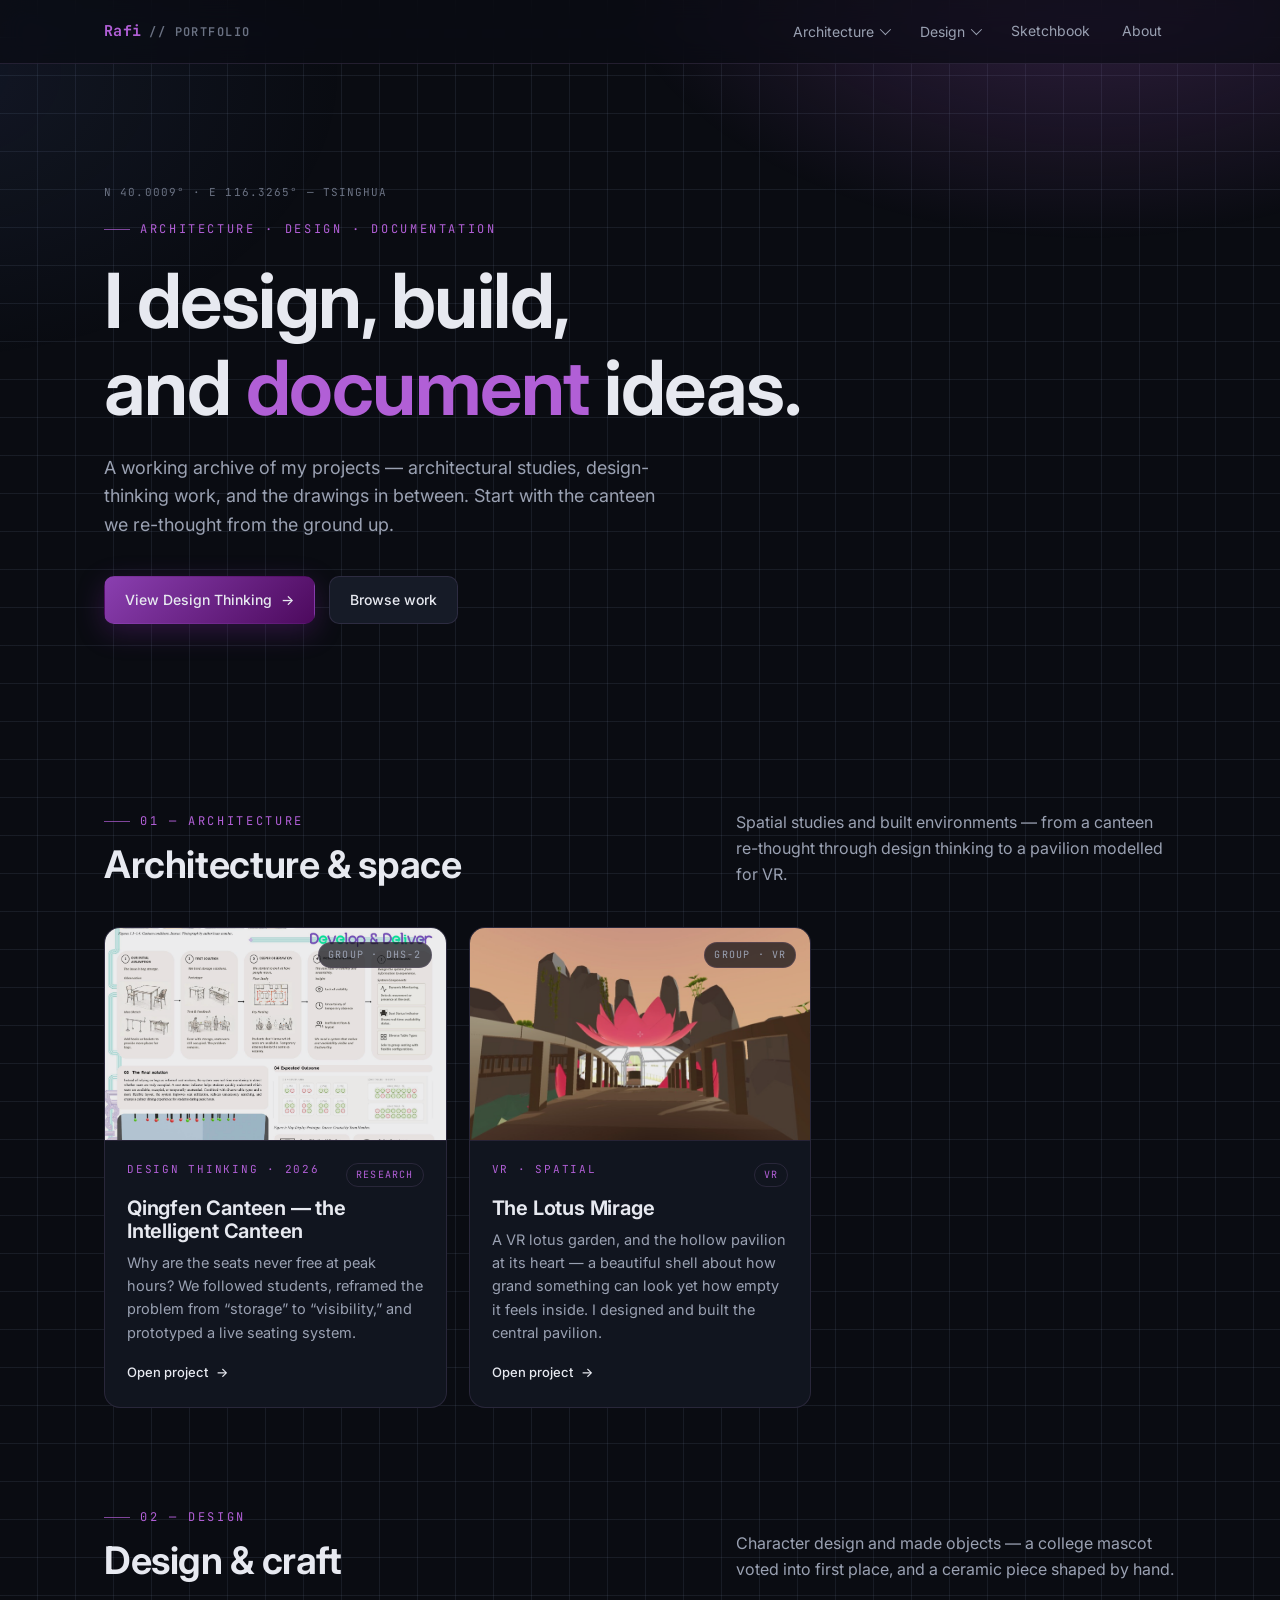
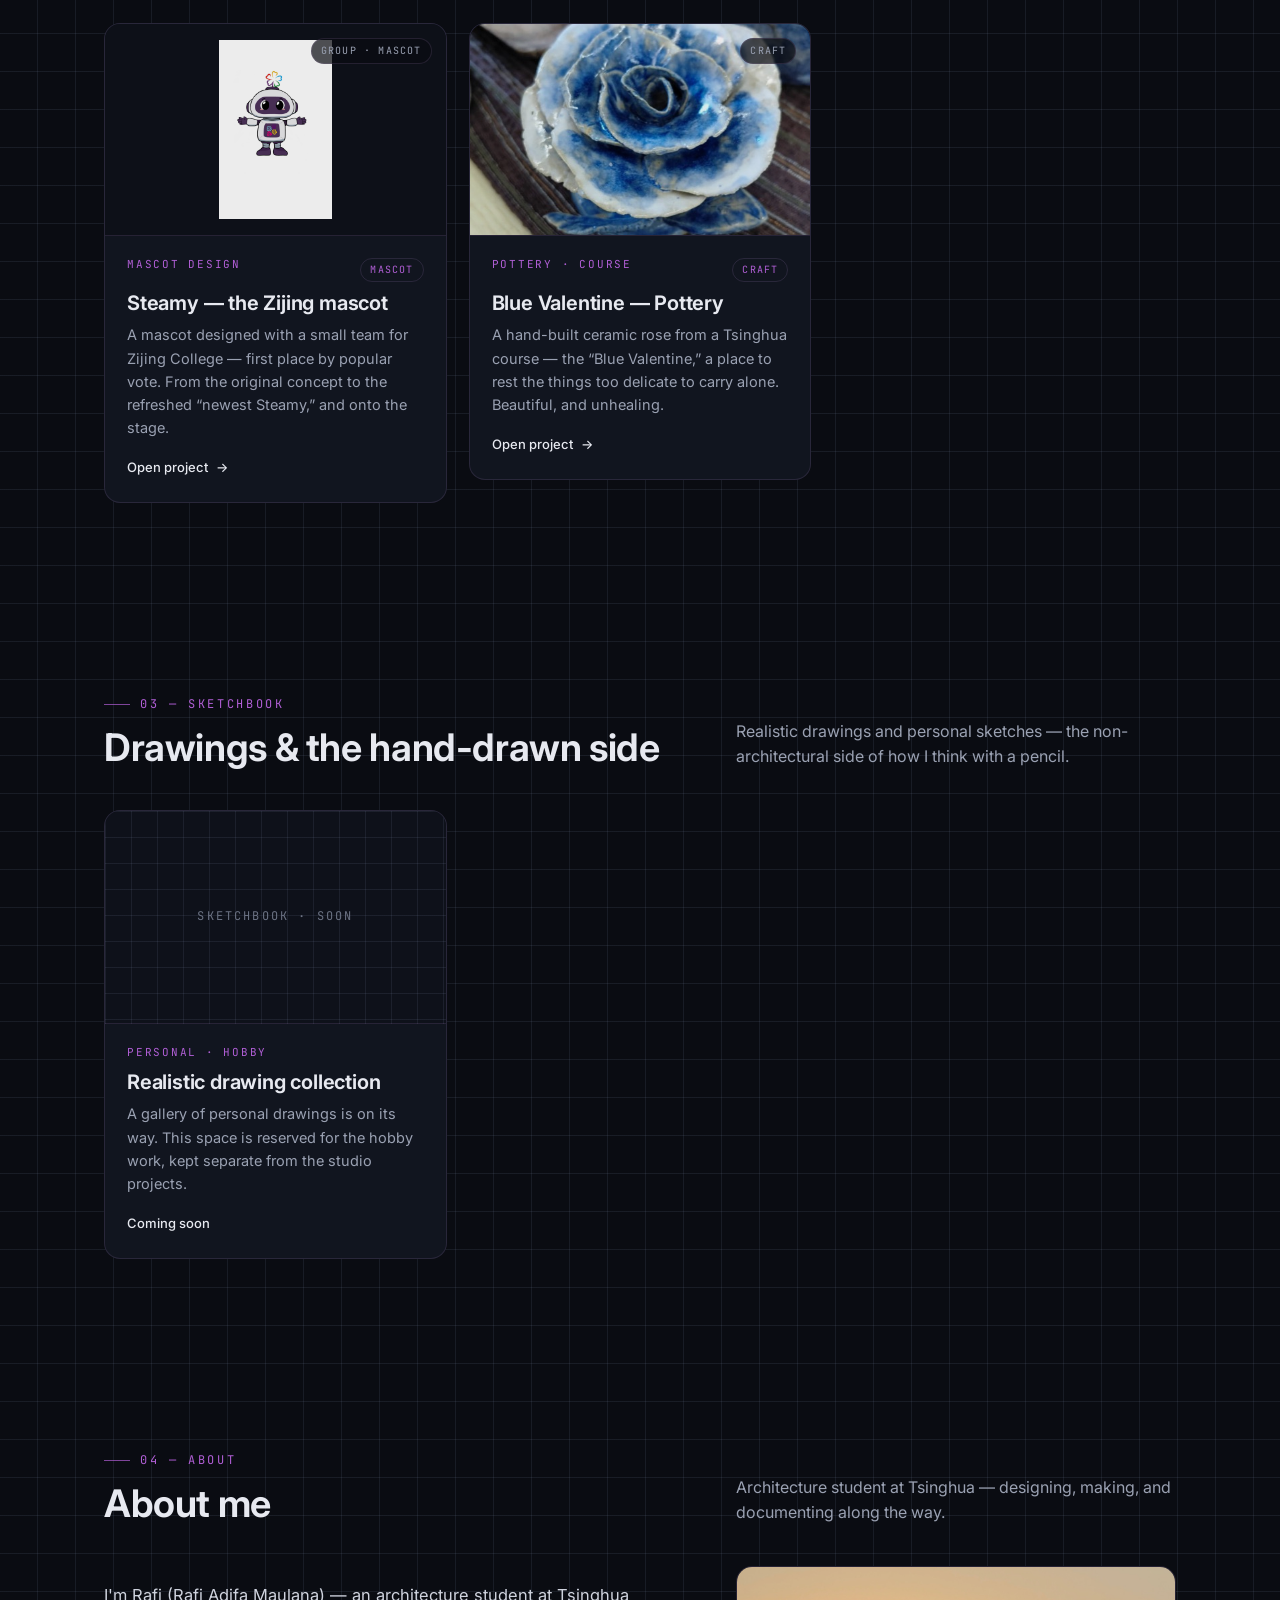
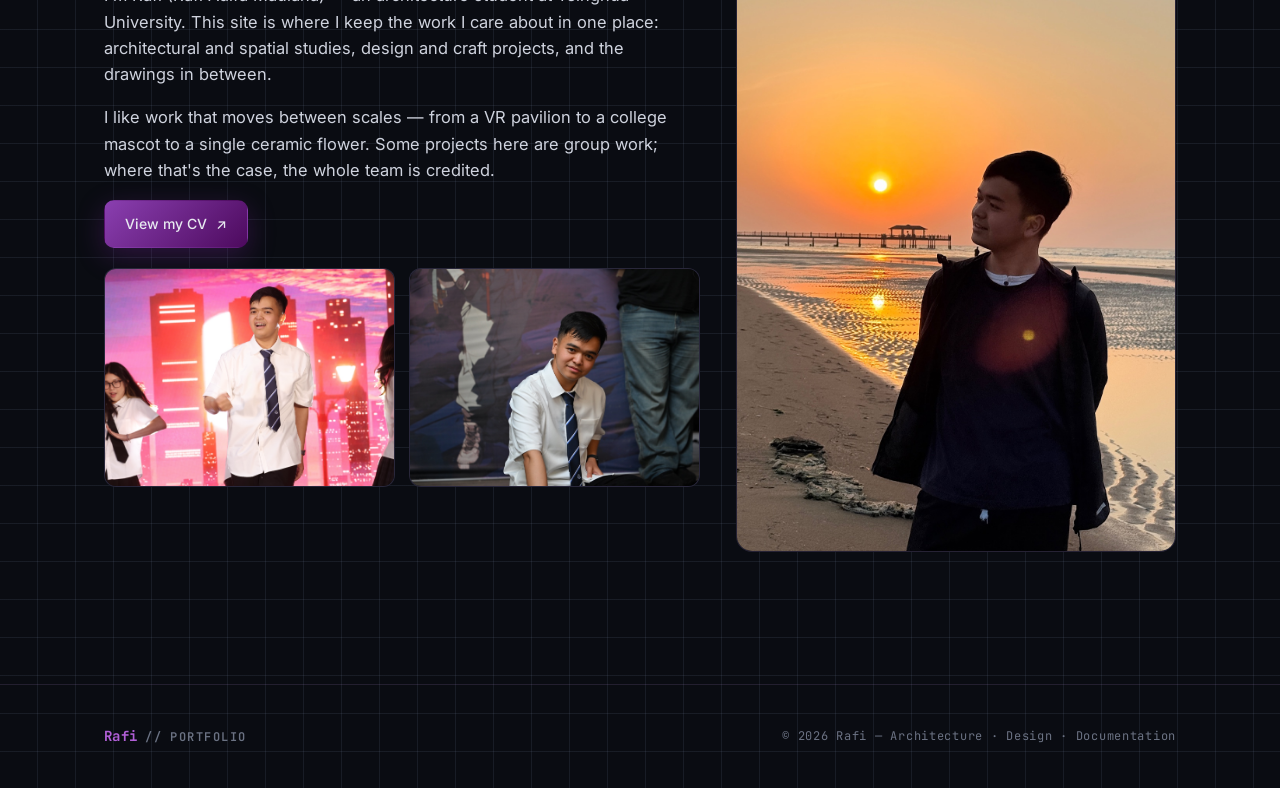
==== index.html @ 82d681a4 "commit" ====
<!DOCTYPE html>
<html lang="en">
<head>
  <meta charset="UTF-8" />
  <meta name="viewport" content="width=device-width, initial-scale=1.0" />
  <title>Rafi — Architecture · Design · Documentation</title>
  <meta name="description" content="Portfolio of Rafi — architecture, design thinking, and documentation of work over the years." />
  <link rel="preconnect" href="https://fonts.googleapis.com" />
  <link rel="preconnect" href="https://fonts.gstatic.com" crossorigin />
  <link href="https://fonts.googleapis.com/css2?family=Inter:wght@400;500;600;700&family=JetBrains+Mono:wght@400;500&display=swap" rel="stylesheet" />
  <link rel="stylesheet" href="assets/css/main.css" />
</head>
<body>

  <!-- ===== Nav ===== -->
  <nav class="nav">
    <div class="wrap">
      <a class="brand" href="index.html"><b>Rafi</b> <span>// PORTFOLIO</span></a>
      <button class="nav-toggle" aria-label="Menu"><span></span></button>
      <ul class="menu">
        <li class="has-dropdown">
          <button class="menu-trigger">Architecture <i class="caret"></i></button>
          <div class="dropdown">
            <a href="projects/design-thinking.html">
              Design Thinking — Qingfen Canteen
              <span class="tag">2026</span>
              <small>Re-imagining seat availability at peak hours</small>
            </a>
            <a href="projects/lotus-mirage.html">
              The Lotus Mirage
              <span class="tag">VR</span>
              <small>A VR pavilion — a beautiful, hollow shell</small>
            </a>
          </div>
        </li>
        <li class="has-dropdown">
          <button class="menu-trigger">Design <i class="caret"></i></button>
          <div class="dropdown">
            <a href="projects/steamy.html">
              Steamy — Zijing Mascot
              <span class="tag">Mascot</span>
              <small>1st-place college mascot</small>
            </a>
            <a href="projects/pottery.html">
              Blue Valentine — Pottery
              <span class="tag">Craft</span>
              <small>Hand-built ceramic rose</small>
            </a>
          </div>
        </li>
        <li><a href="#sketchbook">Sketchbook</a></li>
        <li><a href="#about">About</a></li>
      </ul>
    </div>
  </nav>

  <!-- ===== Hero ===== -->
  <header class="hero">
    <div class="wrap">
      <div class="coord">N 40.0009° · E 116.3265° — TSINGHUA</div>
      <span class="eyebrow" style="margin-top:18px">Architecture · Design · Documentation</span>
      <h1>I design, build,<br />and <em>document</em> ideas.</h1>
      <p class="lede">
        A working archive of my projects — architectural studies, design-thinking
        work, and the drawings in between. Start with the canteen we re-thought
        from the ground up.
      </p>
      <div class="cta-row">
        <a class="btn btn-primary" href="projects/design-thinking.html">
          View Design Thinking <span class="arr">→</span>
        </a>
        <a class="btn" href="#architecture">Browse work</a>
      </div>
    </div>
  </header>

  <!-- ===== Architecture ===== -->
  <section class="section" id="architecture">
    <div class="wrap">
      <div class="section-head reveal">
        <div>
          <span class="eyebrow">01 — Architecture</span>
          <h2>Architecture &amp; space</h2>
        </div>
        <p>Spatial studies and built environments — from a canteen re-thought through design thinking to a pavilion modelled for VR.</p>
      </div>

      <div class="cards">
        <!-- Design Thinking -->
        <a class="card-link reveal" href="projects/design-thinking.html">
          <article class="card">
            <span class="badge">GROUP · DHS-2</span>
            <div class="thumb">
              <img src="assets/img/poster-preview.jpg" alt="Design Thinking poster — Intelligent Canteen" loading="lazy" />
            </div>
            <div class="body">
              <span class="kicker">Design Thinking · 2026<span class="cat">Research</span></span>
              <h3>Qingfen Canteen — the Intelligent Canteen</h3>
              <p>Why are the seats never free at peak hours? We followed students, reframed the problem from “storage” to “visibility,” and prototyped a live seating system.</p>
              <span class="foot">Open project <span class="arr">→</span></span>
            </div>
          </article>
        </a>

        <!-- The Lotus Mirage -->
        <a class="card-link reveal" href="projects/lotus-mirage.html">
          <article class="card">
            <span class="badge">GROUP · VR</span>
            <div class="thumb"><img src="assets/img/lotus/thumb.jpg" alt="The Lotus Mirage — VR lotus garden" loading="lazy" /></div>
            <div class="body">
              <span class="kicker">VR · Spatial<span class="cat">VR</span></span>
              <h3>The Lotus Mirage</h3>
              <p>A VR lotus garden, and the hollow pavilion at its heart — a beautiful shell about how grand something can look yet how empty it feels inside. I designed and built the central pavilion.</p>
              <span class="foot">Open project <span class="arr">→</span></span>
            </div>
          </article>
        </a>
      </div>
    </div>
  </section>

  <!-- ===== Design ===== -->
  <section class="section" id="design" style="padding-top:0">
    <div class="wrap">
      <div class="section-head reveal">
        <div>
          <span class="eyebrow">02 — Design</span>
          <h2>Design &amp; craft</h2>
        </div>
        <p>Character design and made objects — a college mascot voted into first place, and a ceramic piece shaped by hand.</p>
      </div>

      <div class="cards">
        <!-- Steamy -->
        <a class="card-link reveal" href="projects/steamy.html">
          <article class="card">
            <span class="badge">GROUP · MASCOT</span>
            <div class="thumb contain"><img src="assets/img/steamy/newest.png" alt="Steamy — Zijing mascot" loading="lazy" /></div>
            <div class="body">
              <span class="kicker">Mascot Design<span class="cat">Mascot</span></span>
              <h3>Steamy — the Zijing mascot</h3>
              <p>A mascot designed with a small team for Zijing College — first place by popular vote. From the original concept to the refreshed “newest Steamy,” and onto the stage.</p>
              <span class="foot">Open project <span class="arr">→</span></span>
            </div>
          </article>
        </a>

        <!-- Pottery -->
        <a class="card-link reveal" href="projects/pottery.html">
          <article class="card">
            <span class="badge">CRAFT</span>
            <div class="thumb"><img src="assets/img/pottery/thumb.jpg" alt="Blue Valentine ceramic flower" loading="lazy" /></div>
            <div class="body">
              <span class="kicker">Pottery · Course<span class="cat">Craft</span></span>
              <h3>Blue Valentine — Pottery</h3>
              <p>A hand-built ceramic rose from a Tsinghua course — the “Blue Valentine,” a place to rest the things too delicate to carry alone. Beautiful, and unhealing.</p>
              <span class="foot">Open project <span class="arr">→</span></span>
            </div>
          </article>
        </a>
      </div>
    </div>
  </section>

  <!-- ===== Sketchbook ===== -->
  <section class="section" id="sketchbook">
    <div class="wrap">
      <div class="section-head reveal">
        <div>
          <span class="eyebrow">03 — Sketchbook</span>
          <h2>Drawings &amp; the hand-drawn side</h2>
        </div>
        <p>Realistic drawings and personal sketches — the non-architectural side of how I think with a pencil.</p>
      </div>
      <div class="cards">
        <article class="card disabled reveal">
          <div class="thumb placeholder"><span>SKETCHBOOK · SOON</span></div>
          <div class="body">
            <span class="kicker">Personal · Hobby</span>
            <h3>Realistic drawing collection</h3>
            <p>A gallery of personal drawings is on its way. This space is reserved for the hobby work, kept separate from the studio projects.</p>
            <span class="foot muted">Coming soon</span>
          </div>
        </article>
      </div>
    </div>
  </section>

  <!-- ===== About ===== -->
  <section class="section" id="about">
    <div class="wrap">
      <div class="section-head reveal">
        <div>
          <span class="eyebrow">04 — About</span>
          <h2>About me</h2>
        </div>
        <p>Architecture student at Tsinghua — designing, making, and documenting along the way.</p>
      </div>

      <div class="about-grid reveal">
        <div>
          <div class="prose">
            <p>
              I'm Rafi (Rafi Adifa Maulana) — an architecture student at Tsinghua
              University. This site is where I keep the work I care about in one place:
              architectural and spatial studies, design and craft projects, and the
              drawings in between.
            </p>
            <p>
              I like work that moves between scales — from a VR pavilion to a college
              mascot to a single ceramic flower. Some projects here are group work;
              where that's the case, the whole team is credited.
            </p>
          </div>
          <div class="dl-row">
            <a class="btn btn-primary" href="assets/docs/cv.pdf" target="_blank" rel="noopener">View my CV <span class="arr">↗</span></a>
          </div>
          <div class="gallery" style="margin-top:20px">
            <a class="tile" href="assets/img/about/about-02.jpg" target="_blank" rel="noopener"><img src="assets/img/about/about-02.jpg" alt="Rafi performing on stage" loading="lazy" /></a>
            <a class="tile" href="assets/img/about/about-01.jpg" target="_blank" rel="noopener"><img src="assets/img/about/about-01.jpg" alt="Rafi backstage" loading="lazy" /></a>
          </div>
        </div>
        <div class="portrait">
          <img src="assets/img/about/portrait.jpg" alt="Rafi at sunrise on the beach" loading="lazy" />
        </div>
      </div>
    </div>
  </section>

  <!-- ===== Footer ===== -->
  <footer class="footer">
    <div class="wrap">
      <a class="brand" href="index.html"><b>Rafi</b> <span>// PORTFOLIO</span></a>
      <span class="small">© <span data-year>2026</span> Rafi — Architecture · Design · Documentation</span>
    </div>
  </footer>

  <script src="assets/js/main.js"></script>
</body>
</html>
---- assets/css/main.css ----
/* =========================================================
   Rafi — Portfolio
   Blueprint theme · Tsinghua purple accent
   ========================================================= */

:root {
  /* Surfaces (deep ink with a faint purple/blue tint) */
  --bg:          #0a0c12;
  --bg-2:        #0e111a;
  --surface:     #11151f;
  --surface-2:   #161b27;
  --line:        rgba(150, 170, 210, 0.10);   /* blueprint grid line */
  --line-strong: rgba(160, 180, 220, 0.18);
  --border:      rgba(168, 130, 200, 0.16);

  /* Text */
  --text:        #e7e9f0;
  --muted:       #9aa1b2;
  --faint:       #6b7283;

  /* Tsinghua purple accent (brightened for dark bg) + deep fill */
  --accent:      #b15fd6;
  --accent-2:    #8a3fb0;
  --accent-deep: #4d0a5e;
  --accent-glow: rgba(177, 95, 214, 0.28);

  /* Type */
  --mono: ui-monospace, "SF Mono", "JetBrains Mono", "Menlo", monospace;
  --sans: "Inter", -apple-system, BlinkMacSystemFont, "Segoe UI", Roboto, sans-serif;

  --maxw: 1120px;
  --nav-h: 64px;
}

/* ---------- Reset ---------- */
*, *::before, *::after { box-sizing: border-box; }
html { scroll-behavior: smooth; }
body {
  margin: 0;
  font-family: var(--sans);
  color: var(--text);
  background-color: var(--bg);
  /* Blueprint grid */
  background-image:
    linear-gradient(var(--line) 1px, transparent 1px),
    linear-gradient(90deg, var(--line) 1px, transparent 1px);
  background-size: 38px 38px, 38px 38px;
  background-position: -1px -1px;
  line-height: 1.6;
  -webkit-font-smoothing: antialiased;
  text-rendering: optimizeLegibility;
  overflow-x: hidden;
}
body::before {
  /* soft accent vignette in the top corner */
  content: "";
  position: fixed;
  inset: 0;
  pointer-events: none;
  z-index: 0;
  background:
    radial-gradient(820px 520px at 85% -8%, var(--accent-glow), transparent 60%),
    radial-gradient(680px 480px at -5% 8%, rgba(80,110,180,0.12), transparent 60%);
}

img { max-width: 100%; display: block; }
a { color: var(--accent); text-decoration: none; }
a:hover { color: #d49bef; }

/* ---------- Layout helpers ---------- */
.wrap { width: 100%; max-width: var(--maxw); margin: 0 auto; padding: 0 24px; }
.section { position: relative; z-index: 1; padding: 92px 0; }
.eyebrow {
  font-family: var(--mono);
  font-size: 12px;
  letter-spacing: 0.22em;
  text-transform: uppercase;
  color: var(--accent);
  display: inline-flex;
  align-items: center;
  gap: 10px;
}
.eyebrow::before {
  content: "";
  width: 26px; height: 1px;
  background: var(--accent);
  opacity: 0.7;
}
h1, h2, h3 { line-height: 1.15; letter-spacing: -0.01em; font-weight: 650; }
.muted { color: var(--muted); }

/* ---------- Nav ---------- */
.nav {
  position: sticky; top: 0; z-index: 50;
  height: var(--nav-h);
  display: flex; align-items: center;
  background: rgba(10, 12, 18, 0.72);
  backdrop-filter: saturate(140%) blur(12px);
  border-bottom: 1px solid var(--border);
}
.nav .wrap { display: flex; align-items: center; justify-content: space-between; }
.brand {
  font-family: var(--mono);
  font-weight: 600;
  font-size: 15px;
  letter-spacing: 0.02em;
  color: var(--text);
  display: flex; align-items: baseline; gap: 8px;
}
.brand b { color: var(--accent); font-weight: 700; }
.brand span { color: var(--faint); font-size: 12px; letter-spacing: 0.12em; }

.menu { display: flex; align-items: center; gap: 4px; list-style: none; margin: 0; padding: 0; }
.menu > li { position: relative; }
.menu a, .menu button.menu-trigger {
  font-family: var(--sans);
  font-size: 14px;
  color: var(--muted);
  background: none; border: 0; cursor: pointer;
  padding: 9px 14px; border-radius: 8px;
  display: inline-flex; align-items: center; gap: 6px;
  transition: color .15s, background .15s;
}
.menu a:hover, .menu button.menu-trigger:hover,
.menu a.active { color: var(--text); background: var(--surface-2); }
.menu-trigger .caret { width: 8px; height: 8px; border-right: 1.5px solid currentColor; border-bottom: 1.5px solid currentColor; transform: rotate(45deg) translateY(-2px); transition: transform .2s; }
.menu li.open .caret { transform: rotate(-135deg) translateY(-1px); }

/* Dropdown */
.dropdown {
  position: absolute; top: calc(100% + 8px); left: 0;
  min-width: 264px;
  background: var(--surface);
  border: 1px solid var(--border);
  border-radius: 12px;
  padding: 8px;
  box-shadow: 0 18px 50px rgba(0,0,0,0.5);
  opacity: 0; visibility: hidden; transform: translateY(-6px);
  transition: opacity .16s, transform .16s, visibility .16s;
}
.menu li.open .dropdown { opacity: 1; visibility: visible; transform: translateY(0); }
.dropdown a { display: block; padding: 10px 12px; border-radius: 8px; color: var(--text); }
.dropdown a small { display: block; color: var(--faint); font-size: 12px; margin-top: 2px; }
.dropdown a:hover { background: var(--surface-2); }
.dropdown .tag { float: right; font-family: var(--mono); font-size: 10px; color: var(--accent); border: 1px solid var(--border); border-radius: 999px; padding: 2px 7px; }

.nav-toggle { display: none; background: none; border: 1px solid var(--border); border-radius: 8px; width: 38px; height: 38px; cursor: pointer; }
.nav-toggle span, .nav-toggle span::before, .nav-toggle span::after {
  content: ""; display: block; width: 18px; height: 1.5px; background: var(--text); margin: 0 auto; position: relative;
}
.nav-toggle span::before { position: absolute; top: -5px; }
.nav-toggle span::after { position: absolute; top: 5px; }

/* ---------- Hero ---------- */
.hero { position: relative; z-index: 1; padding: 120px 0 86px; }
.hero h1 { font-size: clamp(38px, 7vw, 76px); margin: 18px 0 0; letter-spacing: -0.02em; }
.hero h1 em { font-style: normal; color: var(--accent); }
.hero .lede { margin-top: 22px; max-width: 560px; font-size: 18px; color: var(--muted); }
.hero .cta-row { margin-top: 36px; display: flex; gap: 14px; flex-wrap: wrap; }

/* coordinate ticks on hero corners */
.coord { font-family: var(--mono); font-size: 11px; color: var(--faint); letter-spacing: 0.1em; }

/* ---------- Buttons ---------- */
.btn {
  display: inline-flex; align-items: center; gap: 9px;
  font-family: var(--sans); font-size: 14px; font-weight: 500;
  padding: 12px 20px; border-radius: 10px; cursor: pointer;
  border: 1px solid var(--border); background: var(--surface-2); color: var(--text);
  transition: transform .12s, border-color .15s, background .15s, box-shadow .15s;
}
.btn:hover { transform: translateY(-2px); border-color: var(--accent-2); color: var(--text); }
.btn .arr { transition: transform .15s; }
.btn:hover .arr { transform: translateX(3px); }
.btn-primary {
  background: linear-gradient(135deg, var(--accent-2), var(--accent-deep));
  border-color: transparent;
  box-shadow: 0 8px 28px rgba(120, 40, 160, 0.32);
}
.btn-primary:hover { box-shadow: 0 12px 36px var(--accent-glow); }

/* ---------- Section header ---------- */
.section-head { display: flex; align-items: flex-end; justify-content: space-between; gap: 24px; margin-bottom: 40px; flex-wrap: wrap; }
.section-head h2 { font-size: clamp(26px, 4vw, 38px); margin: 12px 0 0; }
.section-head p { margin: 8px 0 0; max-width: 440px; color: var(--muted); }

/* ---------- Project cards ---------- */
.cards { display: grid; grid-template-columns: repeat(auto-fill, minmax(300px, 1fr)); gap: 22px; }
.card {
  position: relative;
  display: flex; flex-direction: column;
  background: var(--surface);
  border: 1px solid var(--border);
  border-radius: 16px;
  overflow: hidden;
  transition: transform .18s, border-color .18s, box-shadow .18s;
}
.card:hover { transform: translateY(-4px); border-color: var(--accent-2); box-shadow: 0 22px 60px rgba(0,0,0,0.5); }
.card .thumb { aspect-ratio: 16 / 10; background: var(--bg-2); border-bottom: 1px solid var(--border); position: relative; overflow: hidden; }
.card .thumb img { width: 100%; height: 100%; object-fit: cover; opacity: 0.92; transition: transform .4s, opacity .2s; }
.card:hover .thumb img { transform: scale(1.04); opacity: 1; }
.card .thumb.placeholder { display: grid; place-items: center; background-image: linear-gradient(var(--line) 1px, transparent 1px), linear-gradient(90deg, var(--line) 1px, transparent 1px); background-size: 26px 26px; }
.card .thumb.placeholder span { font-family: var(--mono); font-size: 12px; color: var(--faint); letter-spacing: 0.18em; }
.card .body { padding: 20px 22px 24px; flex: 1; display: flex; flex-direction: column; }
.card .kicker { font-family: var(--mono); font-size: 11px; letter-spacing: 0.16em; text-transform: uppercase; color: var(--accent); }
.card h3 { font-size: 20px; margin: 10px 0 8px; }
.card p { margin: 0; color: var(--muted); font-size: 14.5px; }
.card .foot { margin-top: 18px; display: flex; align-items: center; gap: 8px; font-size: 13px; color: var(--text); font-weight: 500; }
.card.disabled { opacity: 0.7; pointer-events: none; }
.card .badge { position: absolute; top: 14px; right: 14px; z-index: 2; font-family: var(--mono); font-size: 10px; letter-spacing: 0.12em; padding: 4px 9px; border-radius: 999px; background: rgba(10,12,18,0.7); border: 1px solid var(--border); color: var(--muted); }
.card-link { color: inherit; }
.card-link:hover { color: inherit; }

/* ---------- Project (detail) page ---------- */
.proj-hero { padding: 96px 0 40px; position: relative; z-index: 1; }
.crumbs { font-family: var(--mono); font-size: 12px; color: var(--faint); letter-spacing: 0.08em; margin-bottom: 22px; }
.crumbs a { color: var(--muted); }
.crumbs a:hover { color: var(--accent); }
.proj-hero h1 { font-size: clamp(32px, 5.5vw, 58px); margin: 14px 0 0; }
.proj-hero .sub { margin-top: 18px; max-width: 640px; font-size: 18px; color: var(--muted); }

.meta-grid { display: grid; grid-template-columns: repeat(auto-fit, minmax(160px, 1fr)); gap: 1px; margin-top: 44px; background: var(--border); border: 1px solid var(--border); border-radius: 14px; overflow: hidden; }
.meta-grid .cell { background: var(--surface); padding: 18px 20px; }
.meta-grid .k { font-family: var(--mono); font-size: 11px; letter-spacing: 0.14em; text-transform: uppercase; color: var(--faint); }
.meta-grid .v { margin-top: 6px; font-size: 15px; color: var(--text); }

/* members */
.members { display: flex; flex-wrap: wrap; gap: 10px; margin-top: 4px; }
.chip { font-size: 13px; padding: 7px 13px; border-radius: 999px; border: 1px solid var(--border); background: var(--surface-2); color: var(--text); }
.chip.me { border-color: var(--accent-2); color: #e9c8f7; }

/* prose */
.prose { max-width: 720px; }
.prose p { color: #cfd3de; font-size: 16.5px; }
.prose h3 { font-size: 22px; margin: 40px 0 12px; }

/* journey / arc */
.arc { display: grid; gap: 0; margin-top: 12px; border-left: 1px dashed var(--line-strong); }
.arc .step { position: relative; padding: 14px 0 26px 30px; }
.arc .step::before { content: ""; position: absolute; left: -6px; top: 20px; width: 10px; height: 10px; border-radius: 50%; background: var(--bg); border: 2px solid var(--accent-2); }
.arc .step.key::before { background: var(--accent); box-shadow: 0 0 0 5px var(--accent-glow); }
.arc .step .n { font-family: var(--mono); font-size: 11px; letter-spacing: 0.16em; color: var(--accent); text-transform: uppercase; }
.arc .step h4 { margin: 6px 0 6px; font-size: 18px; }
.arc .step p { margin: 0; color: var(--muted); font-size: 15px; max-width: 640px; }

/* feature trio */
.trio { display: grid; grid-template-columns: repeat(auto-fit, minmax(220px, 1fr)); gap: 16px; margin-top: 16px; }
.trio .f { border: 1px solid var(--border); border-radius: 14px; padding: 22px; background: var(--surface); }
.trio .f .ic { font-family: var(--mono); color: var(--accent); font-size: 12px; letter-spacing: 0.14em; }
.trio .f h4 { margin: 12px 0 6px; font-size: 17px; }
.trio .f p { margin: 0; color: var(--muted); font-size: 14px; }

/* poster embed */
.poster { margin-top: 16px; border: 1px solid var(--border); border-radius: 16px; overflow: hidden; background: var(--surface); }
.poster .bar { display: flex; align-items: center; justify-content: space-between; padding: 12px 16px; border-bottom: 1px solid var(--border); font-family: var(--mono); font-size: 12px; color: var(--muted); letter-spacing: 0.06em; }
.poster .bar a { font-size: 12px; }
.poster iframe { width: 100%; height: 78vh; min-height: 520px; border: 0; background: #222; display: block; }

/* prototype launch cards */
.protos { display: grid; grid-template-columns: repeat(auto-fit, minmax(280px, 1fr)); gap: 18px; margin-top: 16px; }
.proto {
  position: relative; display: flex; flex-direction: column;
  border: 1px solid var(--border); border-radius: 16px; padding: 24px;
  background: linear-gradient(180deg, var(--surface), var(--bg-2));
  transition: transform .16s, border-color .16s, box-shadow .16s;
}
.proto:hover { transform: translateY(-4px); border-color: var(--accent-2); box-shadow: 0 18px 50px rgba(0,0,0,0.45); }
.proto .stage { font-family: var(--mono); font-size: 11px; letter-spacing: 0.14em; text-transform: uppercase; color: var(--accent); }
.proto h4 { font-size: 19px; margin: 10px 0 8px; }
.proto p { margin: 0 0 20px; color: var(--muted); font-size: 14.5px; flex: 1; }
.proto .launch { align-self: flex-start; }
.proto.refined { border-color: rgba(177, 95, 214, 0.32); }
.proto.refined::after { content: "REFINED"; position: absolute; top: 18px; right: 20px; font-family: var(--mono); font-size: 10px; letter-spacing: 0.14em; color: var(--accent); }
.proto.early::after { content: "EARLY IDEA"; position: absolute; top: 18px; right: 20px; font-family: var(--mono); font-size: 10px; letter-spacing: 0.14em; color: var(--faint); }

/* ---------- Footer ---------- */
.footer { position: relative; z-index: 1; border-top: 1px solid var(--border); padding: 40px 0; margin-top: 40px; }
.footer .wrap { display: flex; justify-content: space-between; align-items: center; gap: 16px; flex-wrap: wrap; }
.footer .brand { font-size: 14px; }
.footer .small { font-family: var(--mono); font-size: 12px; color: var(--faint); letter-spacing: 0.06em; }

/* ---------- Reveal on scroll ---------- */
.reveal { opacity: 0; transform: translateY(18px); transition: opacity .6s ease, transform .6s ease; }
.reveal.in { opacity: 1; transform: none; }

/* ---------- Responsive ---------- */
@media (max-width: 760px) {
  .nav-toggle { display: block; }
  .menu {
    position: fixed; top: var(--nav-h); left: 0; right: 0;
    flex-direction: column; align-items: stretch; gap: 0;
    background: var(--surface); border-bottom: 1px solid var(--border);
    padding: 8px; max-height: 0; overflow: hidden; transition: max-height .25s ease; box-shadow: 0 24px 50px rgba(0,0,0,0.5);
  }
  .menu.open { max-height: 80vh; overflow: auto; }
  .menu a, .menu button.menu-trigger { width: 100%; justify-content: space-between; padding: 13px 14px; }
  .dropdown { position: static; opacity: 1; visibility: visible; transform: none; box-shadow: none; border: 0; border-left: 2px solid var(--border); border-radius: 0; margin: 2px 0 6px 14px; min-width: 0; display: none; }
  .menu li.open .dropdown { display: block; }
  .section { padding: 64px 0; }
  .hero { padding: 80px 0 56px; }
  .poster iframe { height: 64vh; }
}

@media (prefers-reduced-motion: reduce) {
  * { scroll-behavior: auto; }
  .reveal { transition: none; opacity: 1; transform: none; }
}

/* =========================================================
   Reusable media components (galleries, video, downloads)
   ========================================================= */

/* category tag on cards */
.card .cat { float: right; font-family: var(--mono); font-size: 10px; letter-spacing: 0.12em; color: var(--accent); border: 1px solid var(--border); border-radius: 999px; padding: 3px 9px; margin-top: 2px; }

/* photo gallery grid */
.gallery { display: grid; grid-template-columns: repeat(auto-fill, minmax(220px, 1fr)); gap: 14px; margin-top: 16px; }
.gallery .tile { aspect-ratio: 4 / 3; border: 1px solid var(--border); border-radius: 12px; overflow: hidden; background: var(--surface); }
.gallery .tile img { width: 100%; height: 100%; object-fit: cover; display: block; }
.gallery .tile.wide { grid-column: span 2; aspect-ratio: 16 / 9; }
.gallery .tile.ph,
.videoframe.ph,
.thumb.placeholder { background-image: linear-gradient(var(--line) 1px, transparent 1px), linear-gradient(90deg, var(--line) 1px, transparent 1px); background-size: 24px 24px; }
.gallery .tile.ph { display: grid; place-items: center; }
.gallery .tile.ph span { font-family: var(--mono); font-size: 11px; color: var(--faint); letter-spacing: 0.14em; text-align: center; padding: 10px; }

/* video frame */
.videoframe { margin-top: 16px; border: 1px solid var(--border); border-radius: 16px; overflow: hidden; background: var(--surface); aspect-ratio: 16 / 9; display: grid; place-items: center; }
.videoframe iframe, .videoframe video { width: 100%; height: 100%; border: 0; display: block; }
.videoframe.ph span { font-family: var(--mono); font-size: 12px; color: var(--faint); letter-spacing: 0.14em; }

/* notice / callout */
.notice { display: flex; gap: 12px; align-items: flex-start; margin-top: 18px; padding: 16px 18px; border: 1px solid var(--border); border-left: 3px solid var(--accent-2); border-radius: 12px; background: var(--surface); }
.notice .ic { font-family: var(--mono); color: var(--accent); font-size: 13px; line-height: 1.7; }
.notice p { margin: 0; color: var(--muted); font-size: 14.5px; }
.notice strong { color: var(--text); }

/* download row + platform tag */
.dl-row { display: flex; gap: 12px; flex-wrap: wrap; margin-top: 16px; align-items: center; }
.platform-tag { font-family: var(--mono); font-size: 11px; letter-spacing: 0.12em; color: var(--muted); border: 1px solid var(--border); border-radius: 999px; padding: 6px 12px; }

/* disabled / coming-soon links */
a.btn[aria-disabled="true"] { opacity: 0.5; pointer-events: none; }

/* version blocks (e.g. old vs newest Steamy) */
.versions { display: grid; gap: 18px; margin-top: 16px; }
.version { border: 1px solid var(--border); border-radius: 16px; padding: 22px; background: var(--surface); }
.version.current { border-color: rgba(177, 95, 214, 0.32); }
.version .vhead { display: flex; align-items: center; justify-content: space-between; gap: 12px; flex-wrap: wrap; }
.version .vhead h4 { margin: 0; font-size: 18px; }
.version .vhead .state { font-family: var(--mono); font-size: 10px; letter-spacing: 0.14em; padding: 4px 9px; border-radius: 999px; border: 1px solid var(--border); color: var(--faint); }
.version.current .vhead .state { color: var(--accent); border-color: rgba(177, 95, 214, 0.32); }

/* character / logo images that should show whole, not crop */
.thumb.contain { background: #0d1018; }
.thumb.contain img { object-fit: contain; padding: 16px; }
.gallery .tile.contain { background: #0d1018; }
.gallery .tile.contain img { object-fit: contain; padding: 14px; }
.gallery .tile.tall { aspect-ratio: 3 / 4; }
.gallery .tile video { width: 100%; height: 100%; object-fit: contain; display: block; background: #0d1018; }
.feature-img { max-width: 340px; margin-top: 16px; border: 1px solid var(--border); border-radius: 16px; background: #0d1018; padding: 18px; }
.feature-img img { width: 100%; display: block; }

/* pull-quote (lyrics, statements) */
blockquote.quote { margin: 6px 0 20px; padding: 16px 22px; border-left: 3px solid var(--accent); background: var(--surface); border-radius: 0 12px 12px 0; }
blockquote.quote p { margin: 0; font-size: 19px; line-height: 1.5; font-style: italic; color: var(--text); }
blockquote.quote cite { display: block; margin-top: 10px; font-style: normal; font-family: var(--mono); font-size: 12px; letter-spacing: 0.08em; color: var(--accent); }

/* about layout */
.about-grid { display: grid; grid-template-columns: 1.15fr 0.85fr; gap: 36px; align-items: start; }
.about-grid .portrait { border: 1px solid var(--border); border-radius: 16px; overflow: hidden; background: #0d1018; }
.about-grid .portrait img { width: 100%; display: block; }
.about-grid .gallery { grid-template-columns: 1fr 1fr; }
@media (max-width: 760px) { .about-grid { grid-template-columns: 1fr; gap: 24px; } }

/* award / highlight pill */
.award { display: inline-flex; align-items: center; gap: 9px; margin-top: 22px; padding: 9px 16px; border: 1px solid rgba(177, 95, 214, 0.32); border-radius: 999px; background: var(--surface); font-size: 13.5px; color: #e9c8f7; }
.award .star { color: var(--accent); font-size: 15px; }

@media (max-width: 600px) {
  .gallery .tile.wide { grid-column: span 1; aspect-ratio: 4 / 3; }
}
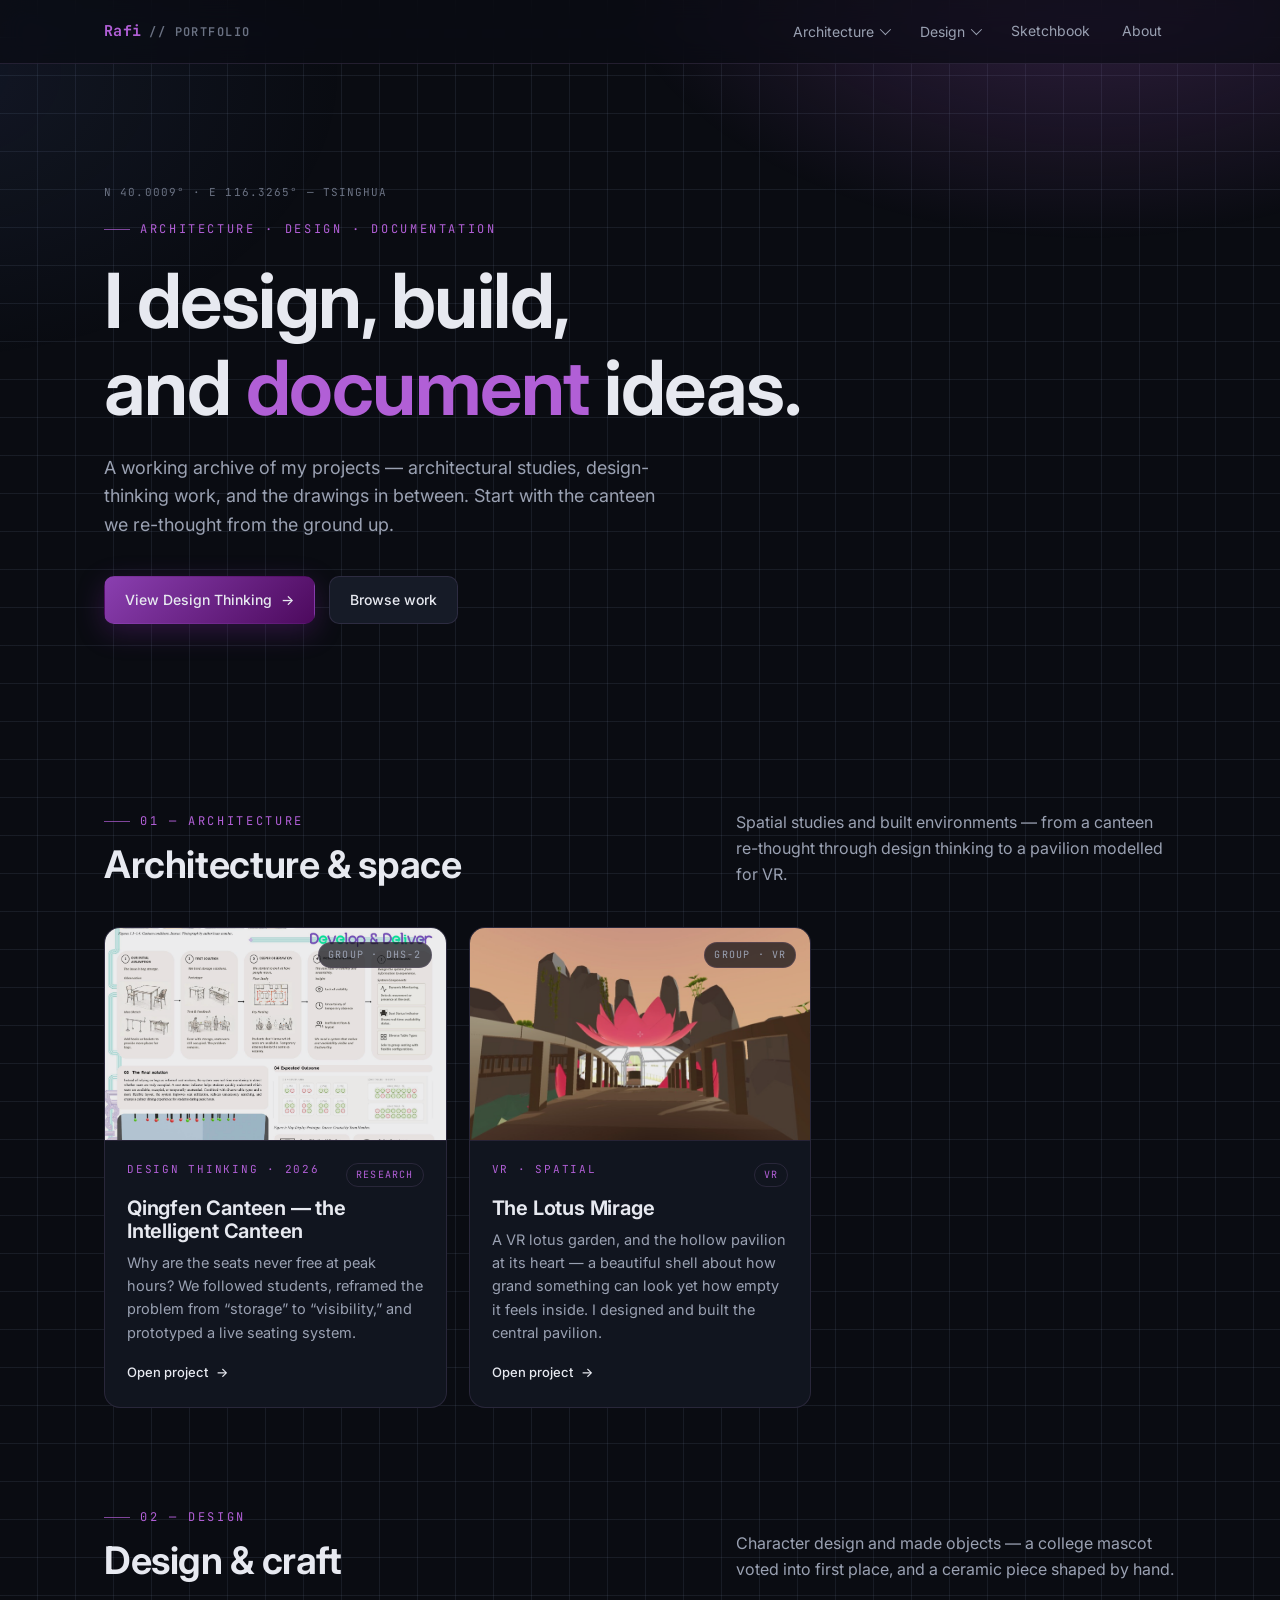
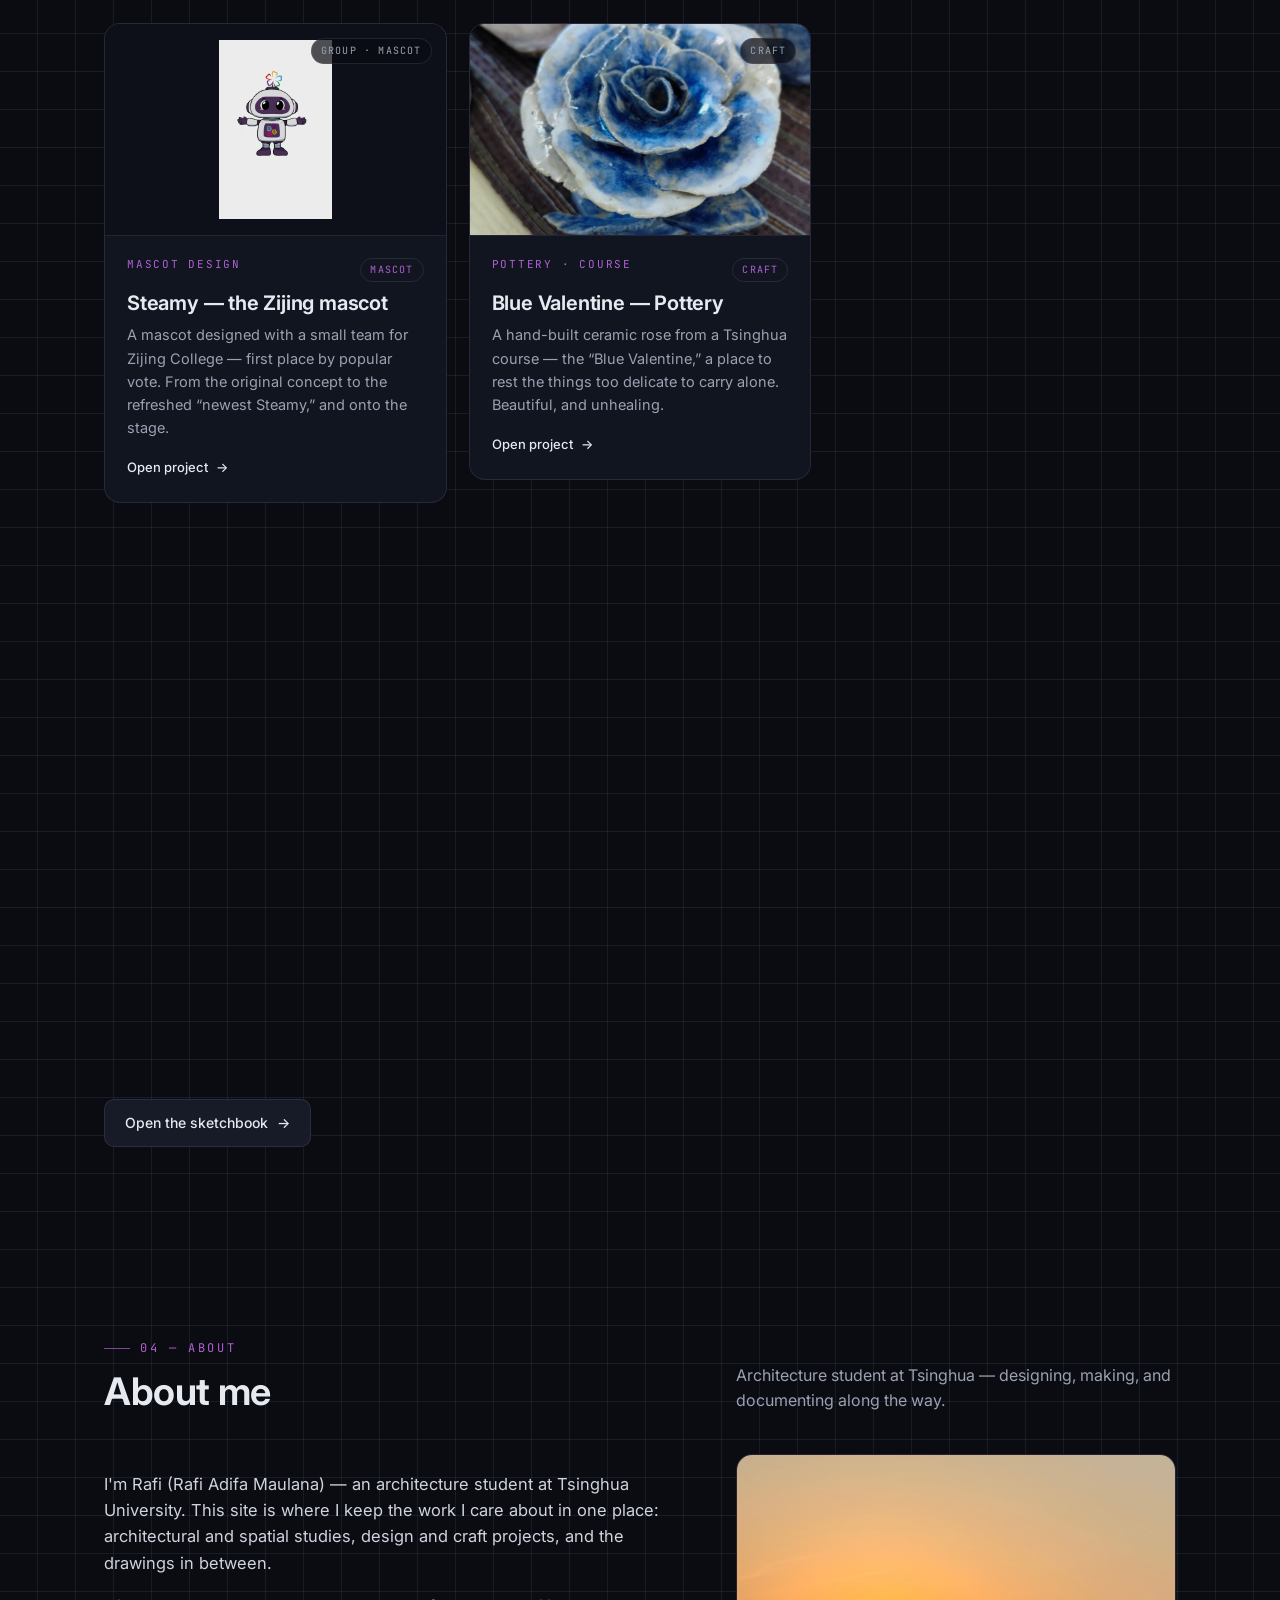
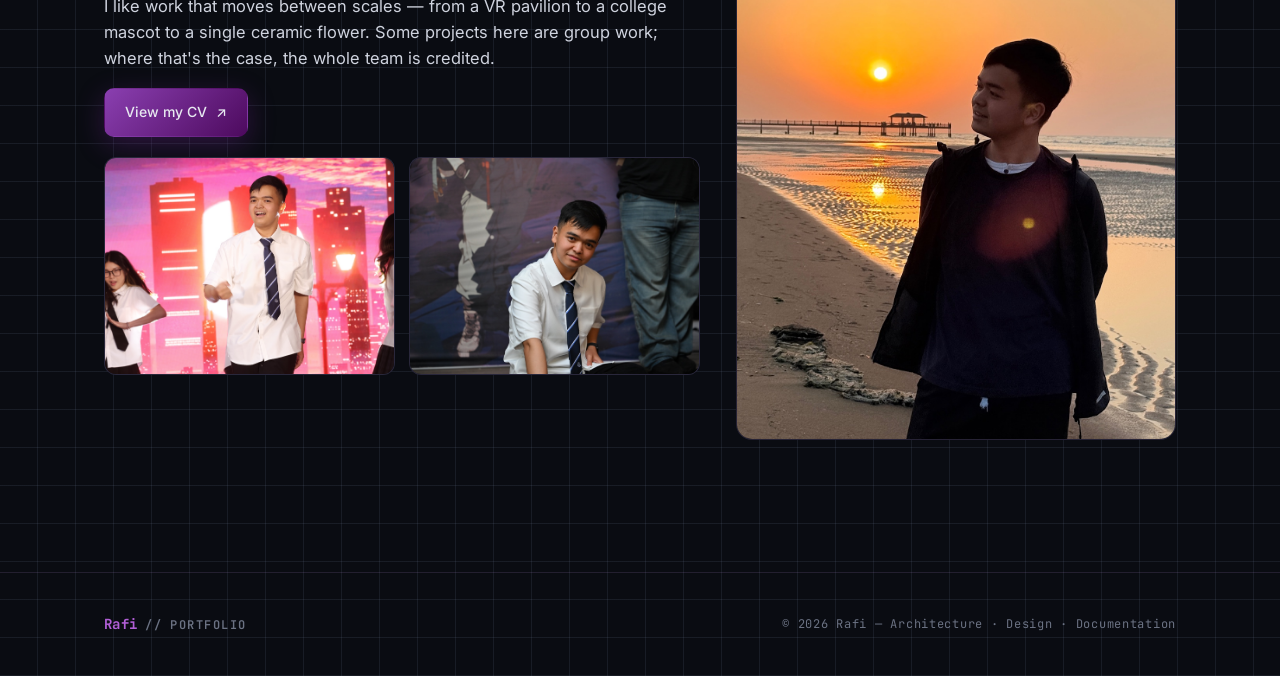
==== commit 6394e621: "commit" ====
--- a/index.html
+++ b/index.html
@@ -170,18 +170,18 @@
           <span class="eyebrow">03 — Sketchbook</span>
           <h2>Drawings &amp; the hand-drawn side</h2>
         </div>
-        <p>Realistic drawings and personal sketches — the non-architectural side of how I think with a pencil.</p>
-      </div>
-      <div class="cards">
-        <article class="card disabled reveal">
-          <div class="thumb placeholder"><span>SKETCHBOOK · SOON</span></div>
-          <div class="body">
-            <span class="kicker">Personal · Hobby</span>
-            <h3>Realistic drawing collection</h3>
-            <p>A gallery of personal drawings is on its way. This space is reserved for the hobby work, kept separate from the studio projects.</p>
-            <span class="foot muted">Coming soon</span>
-          </div>
-        </article>
+        <p>Pencil and colored-pencil portraits — friends, and faces I admire. The personal, non-studio side of how I think with a pencil.</p>
+      </div>
+      <a class="card-link reveal" href="projects/sketchbook.html">
+        <div class="gallery" style="grid-template-columns:repeat(auto-fill,minmax(170px,1fr))">
+          <div class="tile tall"><img src="assets/img/sketchbook/karina.jpg" alt="Portrait — Karina" loading="lazy" /></div>
+          <div class="tile tall"><img src="assets/img/sketchbook/friend-02.jpg" alt="Portrait of a friend" loading="lazy" /></div>
+          <div class="tile tall"><img src="assets/img/sketchbook/tzuyu.jpg" alt="Portrait — Tzuyu" loading="lazy" /></div>
+          <div class="tile tall"><img src="assets/img/sketchbook/lunox.jpg" alt="Painting — Lunox" loading="lazy" /></div>
+        </div>
+      </a>
+      <div class="dl-row reveal">
+        <a class="btn" href="projects/sketchbook.html">Open the sketchbook <span class="arr">→</span></a>
       </div>
     </div>
   </section>
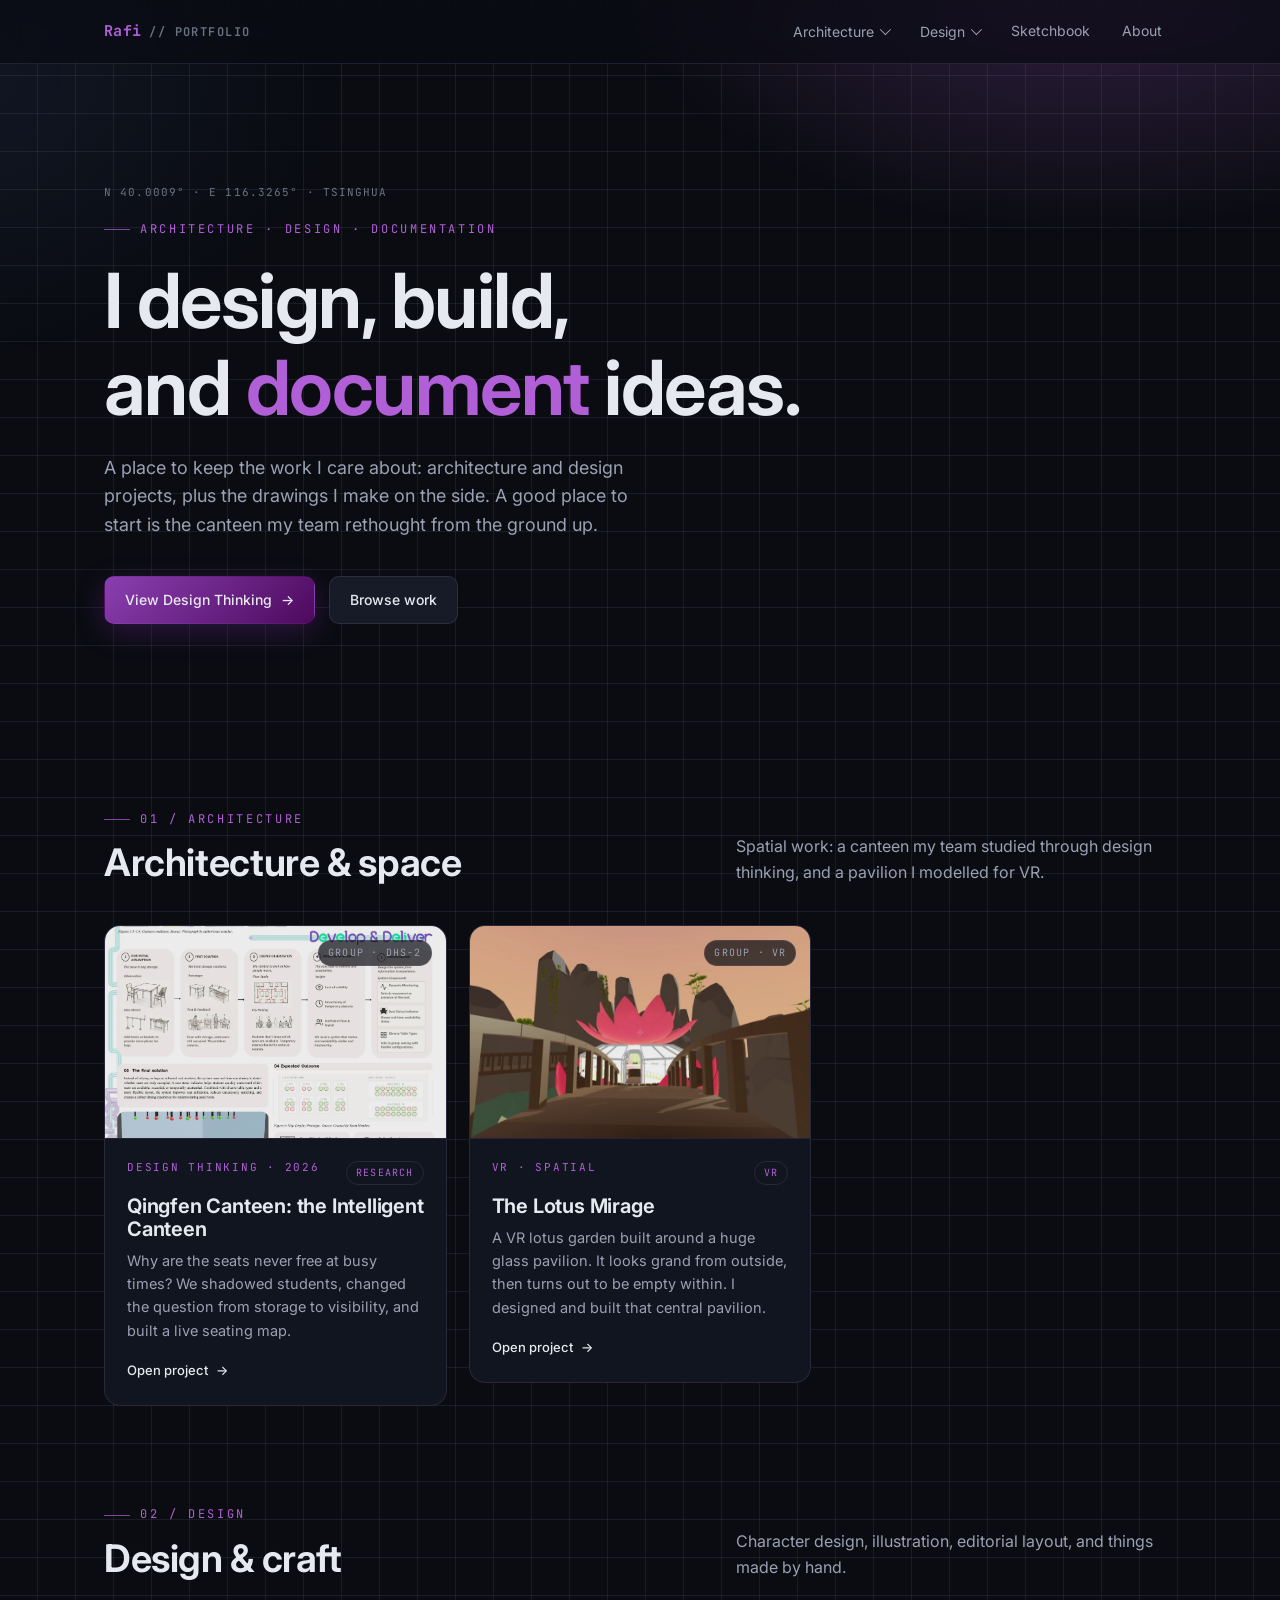
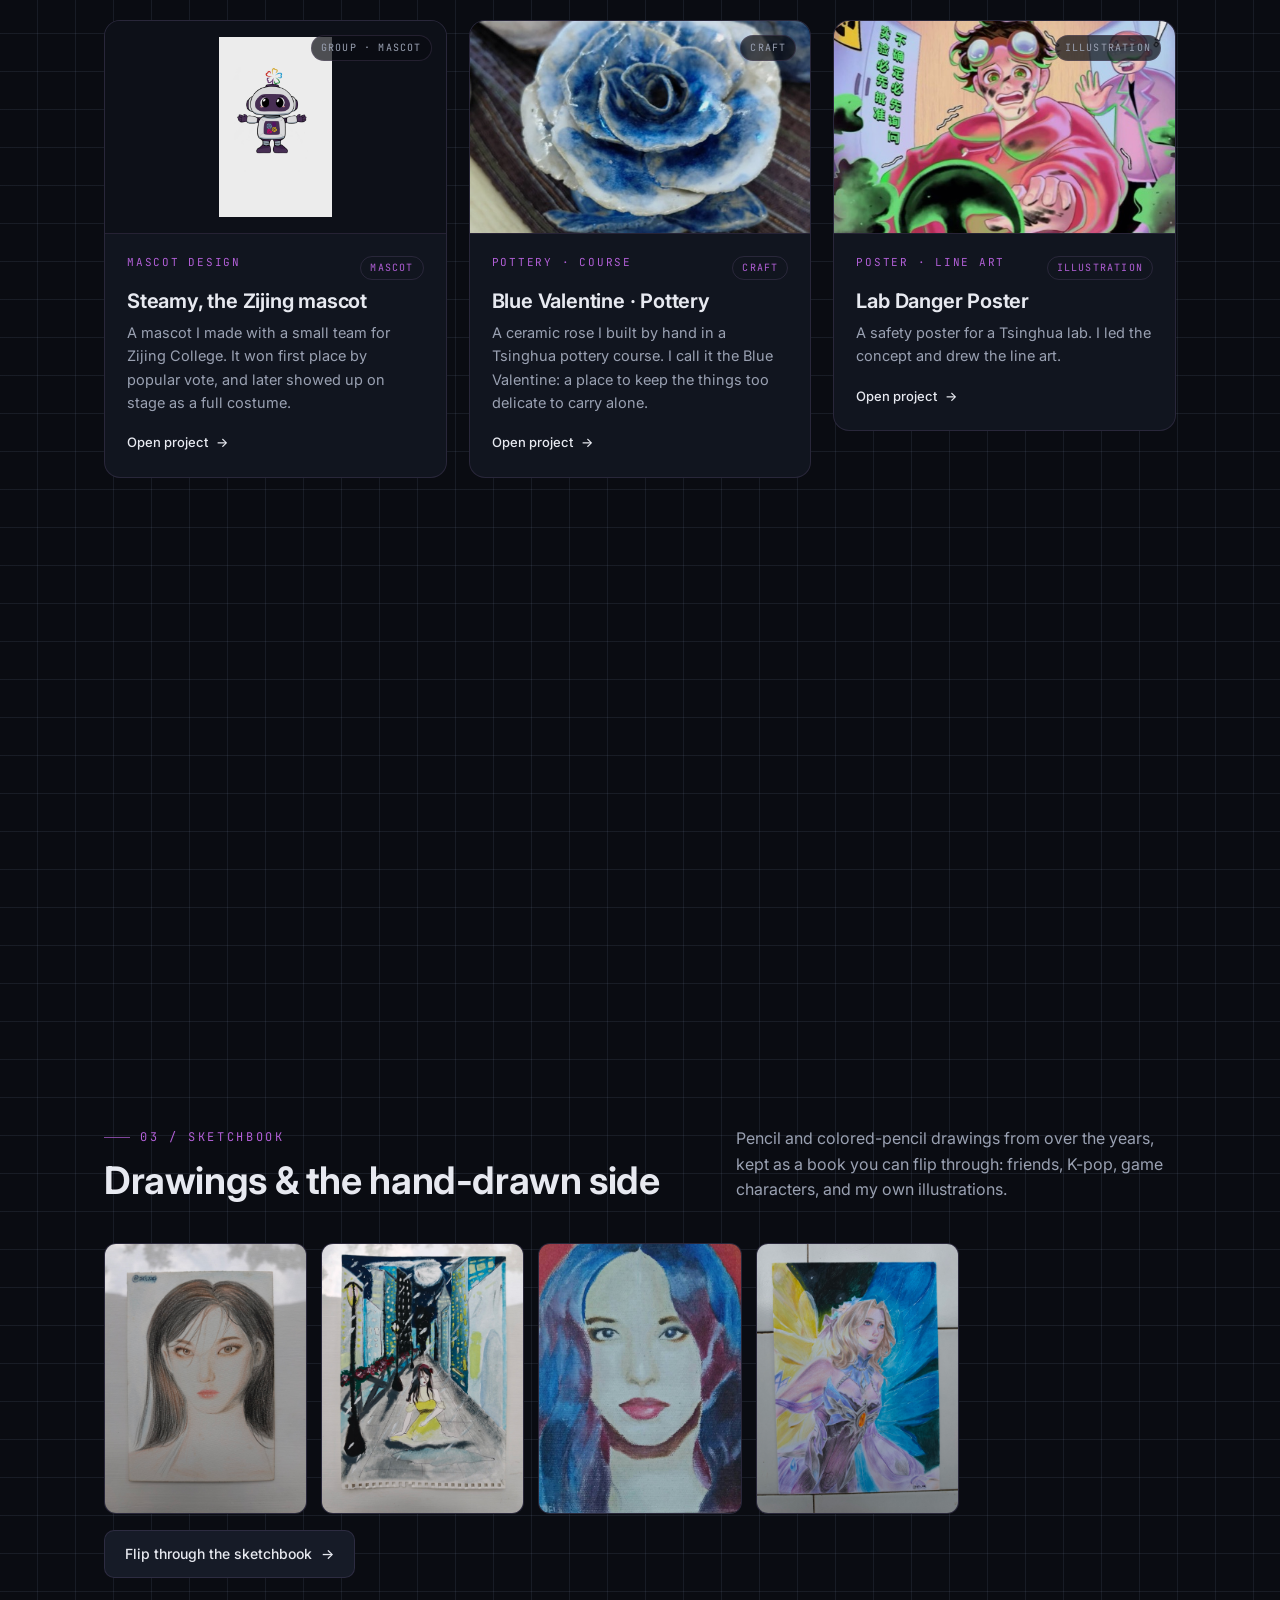
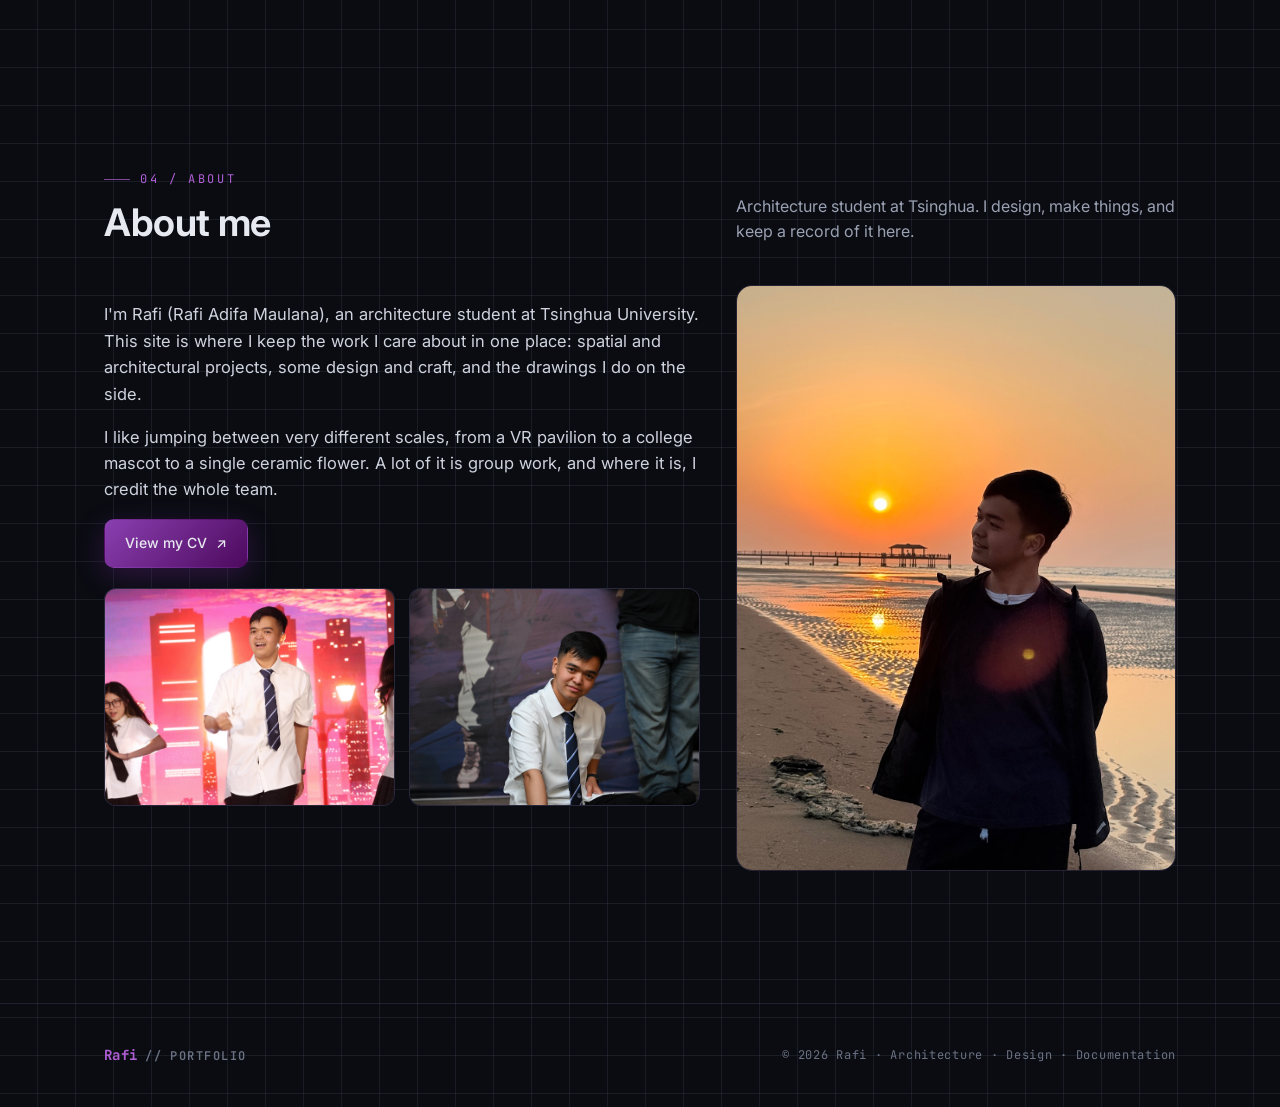
==== commit a6dbaf19: "push" ====
--- a/index.html
+++ b/index.html
@@ -3,8 +3,8 @@
 <head>
   <meta charset="UTF-8" />
   <meta name="viewport" content="width=device-width, initial-scale=1.0" />
-  <title>Rafi — Architecture · Design · Documentation</title>
-  <meta name="description" content="Portfolio of Rafi — architecture, design thinking, and documentation of work over the years." />
+  <title>Rafi · Architecture · Design · Documentation</title>
+  <meta name="description" content="Portfolio of Rafi · architecture, design thinking, and documentation of work over the years." />
   <link rel="preconnect" href="https://fonts.googleapis.com" />
   <link rel="preconnect" href="https://fonts.gstatic.com" crossorigin />
   <link href="https://fonts.googleapis.com/css2?family=Inter:wght@400;500;600;700&family=JetBrains+Mono:wght@400;500&display=swap" rel="stylesheet" />
@@ -22,14 +22,14 @@
           <button class="menu-trigger">Architecture <i class="caret"></i></button>
           <div class="dropdown">
             <a href="projects/design-thinking.html">
-              Design Thinking — Qingfen Canteen
+              Design Thinking · Qingfen Canteen
               <span class="tag">2026</span>
-              <small>Re-imagining seat availability at peak hours</small>
+              <small>Rethinking seat availability at busy times</small>
             </a>
             <a href="projects/lotus-mirage.html">
               The Lotus Mirage
               <span class="tag">VR</span>
-              <small>A VR pavilion — a beautiful, hollow shell</small>
+              <small>A glass pavilion that turns out hollow</small>
             </a>
           </div>
         </li>
@@ -37,14 +37,24 @@
           <button class="menu-trigger">Design <i class="caret"></i></button>
           <div class="dropdown">
             <a href="projects/steamy.html">
-              Steamy — Zijing Mascot
+              Steamy · Zijing Mascot
               <span class="tag">Mascot</span>
               <small>1st-place college mascot</small>
             </a>
             <a href="projects/pottery.html">
-              Blue Valentine — Pottery
+              Blue Valentine · Pottery
               <span class="tag">Craft</span>
               <small>Hand-built ceramic rose</small>
+            </a>
+            <a href="projects/lab-poster.html">
+              Lab Danger Poster
+              <span class="tag">Poster</span>
+              <small>Concept and line art</small>
+            </a>
+            <a href="projects/xiumi.html">
+              Uzbekistan Deep Dive
+              <span class="tag">WeChat</span>
+              <small>Xiumi article design</small>
             </a>
           </div>
         </li>
@@ -57,13 +67,13 @@
   <!-- ===== Hero ===== -->
   <header class="hero">
     <div class="wrap">
-      <div class="coord">N 40.0009° · E 116.3265° — TSINGHUA</div>
+      <div class="coord">N 40.0009° · E 116.3265° · TSINGHUA</div>
       <span class="eyebrow" style="margin-top:18px">Architecture · Design · Documentation</span>
       <h1>I design, build,<br />and <em>document</em> ideas.</h1>
       <p class="lede">
-        A working archive of my projects — architectural studies, design-thinking
-        work, and the drawings in between. Start with the canteen we re-thought
-        from the ground up.
+        A place to keep the work I care about: architecture and design projects,
+        plus the drawings I make on the side. A good place to start is the canteen
+        my team rethought from the ground up.
       </p>
       <div class="cta-row">
         <a class="btn btn-primary" href="projects/design-thinking.html">
@@ -79,10 +89,10 @@
     <div class="wrap">
       <div class="section-head reveal">
         <div>
-          <span class="eyebrow">01 — Architecture</span>
+          <span class="eyebrow">01 / Architecture</span>
           <h2>Architecture &amp; space</h2>
         </div>
-        <p>Spatial studies and built environments — from a canteen re-thought through design thinking to a pavilion modelled for VR.</p>
+        <p>Spatial work: a canteen my team studied through design thinking, and a pavilion I modelled for VR.</p>
       </div>
 
       <div class="cards">
@@ -91,12 +101,12 @@
           <article class="card">
             <span class="badge">GROUP · DHS-2</span>
             <div class="thumb">
-              <img src="assets/img/poster-preview.jpg" alt="Design Thinking poster — Intelligent Canteen" loading="lazy" />
+              <img src="assets/img/poster-preview.jpg" alt="Design Thinking poster · Intelligent Canteen" loading="lazy" />
             </div>
             <div class="body">
               <span class="kicker">Design Thinking · 2026<span class="cat">Research</span></span>
-              <h3>Qingfen Canteen — the Intelligent Canteen</h3>
-              <p>Why are the seats never free at peak hours? We followed students, reframed the problem from “storage” to “visibility,” and prototyped a live seating system.</p>
+              <h3>Qingfen Canteen: the Intelligent Canteen</h3>
+              <p>Why are the seats never free at busy times? We shadowed students, changed the question from storage to visibility, and built a live seating map.</p>
               <span class="foot">Open project <span class="arr">→</span></span>
             </div>
           </article>
@@ -106,11 +116,11 @@
         <a class="card-link reveal" href="projects/lotus-mirage.html">
           <article class="card">
             <span class="badge">GROUP · VR</span>
-            <div class="thumb"><img src="assets/img/lotus/thumb.jpg" alt="The Lotus Mirage — VR lotus garden" loading="lazy" /></div>
+            <div class="thumb"><img src="assets/img/lotus/thumb.jpg" alt="The Lotus Mirage · VR lotus garden" loading="lazy" /></div>
             <div class="body">
               <span class="kicker">VR · Spatial<span class="cat">VR</span></span>
               <h3>The Lotus Mirage</h3>
-              <p>A VR lotus garden, and the hollow pavilion at its heart — a beautiful shell about how grand something can look yet how empty it feels inside. I designed and built the central pavilion.</p>
+              <p>A VR lotus garden built around a huge glass pavilion. It looks grand from outside, then turns out to be empty within. I designed and built that central pavilion.</p>
               <span class="foot">Open project <span class="arr">→</span></span>
             </div>
           </article>
@@ -124,10 +134,10 @@
     <div class="wrap">
       <div class="section-head reveal">
         <div>
-          <span class="eyebrow">02 — Design</span>
+          <span class="eyebrow">02 / Design</span>
           <h2>Design &amp; craft</h2>
         </div>
-        <p>Character design and made objects — a college mascot voted into first place, and a ceramic piece shaped by hand.</p>
+        <p>Character design, illustration, editorial layout, and things made by hand.</p>
       </div>
 
       <div class="cards">
@@ -135,11 +145,11 @@
         <a class="card-link reveal" href="projects/steamy.html">
           <article class="card">
             <span class="badge">GROUP · MASCOT</span>
-            <div class="thumb contain"><img src="assets/img/steamy/newest.png" alt="Steamy — Zijing mascot" loading="lazy" /></div>
+            <div class="thumb contain"><img src="assets/img/steamy/newest.png" alt="Steamy · Zijing mascot" loading="lazy" /></div>
             <div class="body">
               <span class="kicker">Mascot Design<span class="cat">Mascot</span></span>
-              <h3>Steamy — the Zijing mascot</h3>
-              <p>A mascot designed with a small team for Zijing College — first place by popular vote. From the original concept to the refreshed “newest Steamy,” and onto the stage.</p>
+              <h3>Steamy, the Zijing mascot</h3>
+              <p>A mascot I made with a small team for Zijing College. It won first place by popular vote, and later showed up on stage as a full costume.</p>
               <span class="foot">Open project <span class="arr">→</span></span>
             </div>
           </article>
@@ -152,8 +162,36 @@
             <div class="thumb"><img src="assets/img/pottery/thumb.jpg" alt="Blue Valentine ceramic flower" loading="lazy" /></div>
             <div class="body">
               <span class="kicker">Pottery · Course<span class="cat">Craft</span></span>
-              <h3>Blue Valentine — Pottery</h3>
-              <p>A hand-built ceramic rose from a Tsinghua course — the “Blue Valentine,” a place to rest the things too delicate to carry alone. Beautiful, and unhealing.</p>
+              <h3>Blue Valentine · Pottery</h3>
+              <p>A ceramic rose I built by hand in a Tsinghua pottery course. I call it the Blue Valentine: a place to keep the things too delicate to carry alone.</p>
+              <span class="foot">Open project <span class="arr">→</span></span>
+            </div>
+          </article>
+        </a>
+
+        <!-- Lab poster -->
+        <a class="card-link reveal" href="projects/lab-poster.html">
+          <article class="card">
+            <span class="badge">ILLUSTRATION</span>
+            <div class="thumb"><img src="assets/img/lab-poster/thumb.jpg" alt="Lab safety poster line art" loading="lazy" /></div>
+            <div class="body">
+              <span class="kicker">Poster · Line art<span class="cat">Illustration</span></span>
+              <h3>Lab Danger Poster</h3>
+              <p>A safety poster for a Tsinghua lab. I led the concept and drew the line art.</p>
+              <span class="foot">Open project <span class="arr">→</span></span>
+            </div>
+          </article>
+        </a>
+
+        <!-- Uzbekistan Xiumi -->
+        <a class="card-link reveal" href="projects/xiumi.html">
+          <article class="card">
+            <span class="badge">EDITORIAL</span>
+            <div class="thumb placeholder"><span>WECHAT · XIUMI</span></div>
+            <div class="body">
+              <span class="kicker">Editorial · WeChat<span class="cat">Layout</span></span>
+              <h3>Uzbekistan Deep Dive</h3>
+              <p>WeChat article design for Zijing College's Uzbekistan deep dive, laid out in Xiumi across four published pieces.</p>
               <span class="foot">Open project <span class="arr">→</span></span>
             </div>
           </article>
@@ -167,21 +205,21 @@
     <div class="wrap">
       <div class="section-head reveal">
         <div>
-          <span class="eyebrow">03 — Sketchbook</span>
+          <span class="eyebrow">03 / Sketchbook</span>
           <h2>Drawings &amp; the hand-drawn side</h2>
         </div>
-        <p>Pencil and colored-pencil portraits — friends, and faces I admire. The personal, non-studio side of how I think with a pencil.</p>
+        <p>Pencil and colored-pencil drawings from over the years, kept as a book you can flip through: friends, K-pop, game characters, and my own illustrations.</p>
       </div>
       <a class="card-link reveal" href="projects/sketchbook.html">
         <div class="gallery" style="grid-template-columns:repeat(auto-fill,minmax(170px,1fr))">
-          <div class="tile tall"><img src="assets/img/sketchbook/karina.jpg" alt="Portrait — Karina" loading="lazy" /></div>
-          <div class="tile tall"><img src="assets/img/sketchbook/friend-02.jpg" alt="Portrait of a friend" loading="lazy" /></div>
-          <div class="tile tall"><img src="assets/img/sketchbook/tzuyu.jpg" alt="Portrait — Tzuyu" loading="lazy" /></div>
-          <div class="tile tall"><img src="assets/img/sketchbook/lunox.jpg" alt="Painting — Lunox" loading="lazy" /></div>
+          <div class="tile tall"><img src="assets/img/sketchbook/k-pop/2022-2024_karina-aespa_coloredpencil.jpg" alt="Colored-pencil drawing of Karina" loading="lazy" /></div>
+          <div class="tile tall"><img src="assets/img/sketchbook/illustration/2024_rainy-day_gouache.jpg" alt="Gouache illustration, Rainy Day" loading="lazy" /></div>
+          <div class="tile tall"><img src="assets/img/sketchbook/k-pop/2020_tzuyu-twice_acrylic.jpg" alt="Acrylic painting of Tzuyu" loading="lazy" /></div>
+          <div class="tile tall"><img src="assets/img/sketchbook/game-characters/2019-2022_lunox-mobile-legends_coloredpencil-acrylic.jpg" alt="Drawing of Lunox" loading="lazy" /></div>
         </div>
       </a>
       <div class="dl-row reveal">
-        <a class="btn" href="projects/sketchbook.html">Open the sketchbook <span class="arr">→</span></a>
+        <a class="btn" href="projects/sketchbook.html">Flip through the sketchbook <span class="arr">→</span></a>
       </div>
     </div>
   </section>
@@ -191,25 +229,25 @@
     <div class="wrap">
       <div class="section-head reveal">
         <div>
-          <span class="eyebrow">04 — About</span>
+          <span class="eyebrow">04 / About</span>
           <h2>About me</h2>
         </div>
-        <p>Architecture student at Tsinghua — designing, making, and documenting along the way.</p>
+        <p>Architecture student at Tsinghua. I design, make things, and keep a record of it here.</p>
       </div>
 
       <div class="about-grid reveal">
         <div>
           <div class="prose">
             <p>
-              I'm Rafi (Rafi Adifa Maulana) — an architecture student at Tsinghua
+              I'm Rafi (Rafi Adifa Maulana), an architecture student at Tsinghua
               University. This site is where I keep the work I care about in one place:
-              architectural and spatial studies, design and craft projects, and the
-              drawings in between.
+              spatial and architectural projects, some design and craft, and the
+              drawings I do on the side.
             </p>
             <p>
-              I like work that moves between scales — from a VR pavilion to a college
-              mascot to a single ceramic flower. Some projects here are group work;
-              where that's the case, the whole team is credited.
+              I like jumping between very different scales, from a VR pavilion to a
+              college mascot to a single ceramic flower. A lot of it is group work, and
+              where it is, I credit the whole team.
             </p>
           </div>
           <div class="dl-row">
@@ -231,7 +269,7 @@
   <footer class="footer">
     <div class="wrap">
       <a class="brand" href="index.html"><b>Rafi</b> <span>// PORTFOLIO</span></a>
-      <span class="small">© <span data-year>2026</span> Rafi — Architecture · Design · Documentation</span>
+      <span class="small">© <span data-year>2026</span> Rafi · Architecture · Design · Documentation</span>
     </div>
   </footer>
 
--- a/assets/css/main.css
+++ b/assets/css/main.css
@@ -255,6 +255,8 @@
 .poster .bar { display: flex; align-items: center; justify-content: space-between; padding: 12px 16px; border-bottom: 1px solid var(--border); font-family: var(--mono); font-size: 12px; color: var(--muted); letter-spacing: 0.06em; }
 .poster .bar a { font-size: 12px; }
 .poster iframe { width: 100%; height: 78vh; min-height: 520px; border: 0; background: #222; display: block; }
+.poster-view { display: block; background: #0d1018; }
+.poster-view img { display: block; width: 100%; max-width: 860px; margin: 0 auto; }
 
 /* prototype launch cards */
 .protos { display: grid; grid-template-columns: repeat(auto-fit, minmax(280px, 1fr)); gap: 18px; margin-top: 16px; }
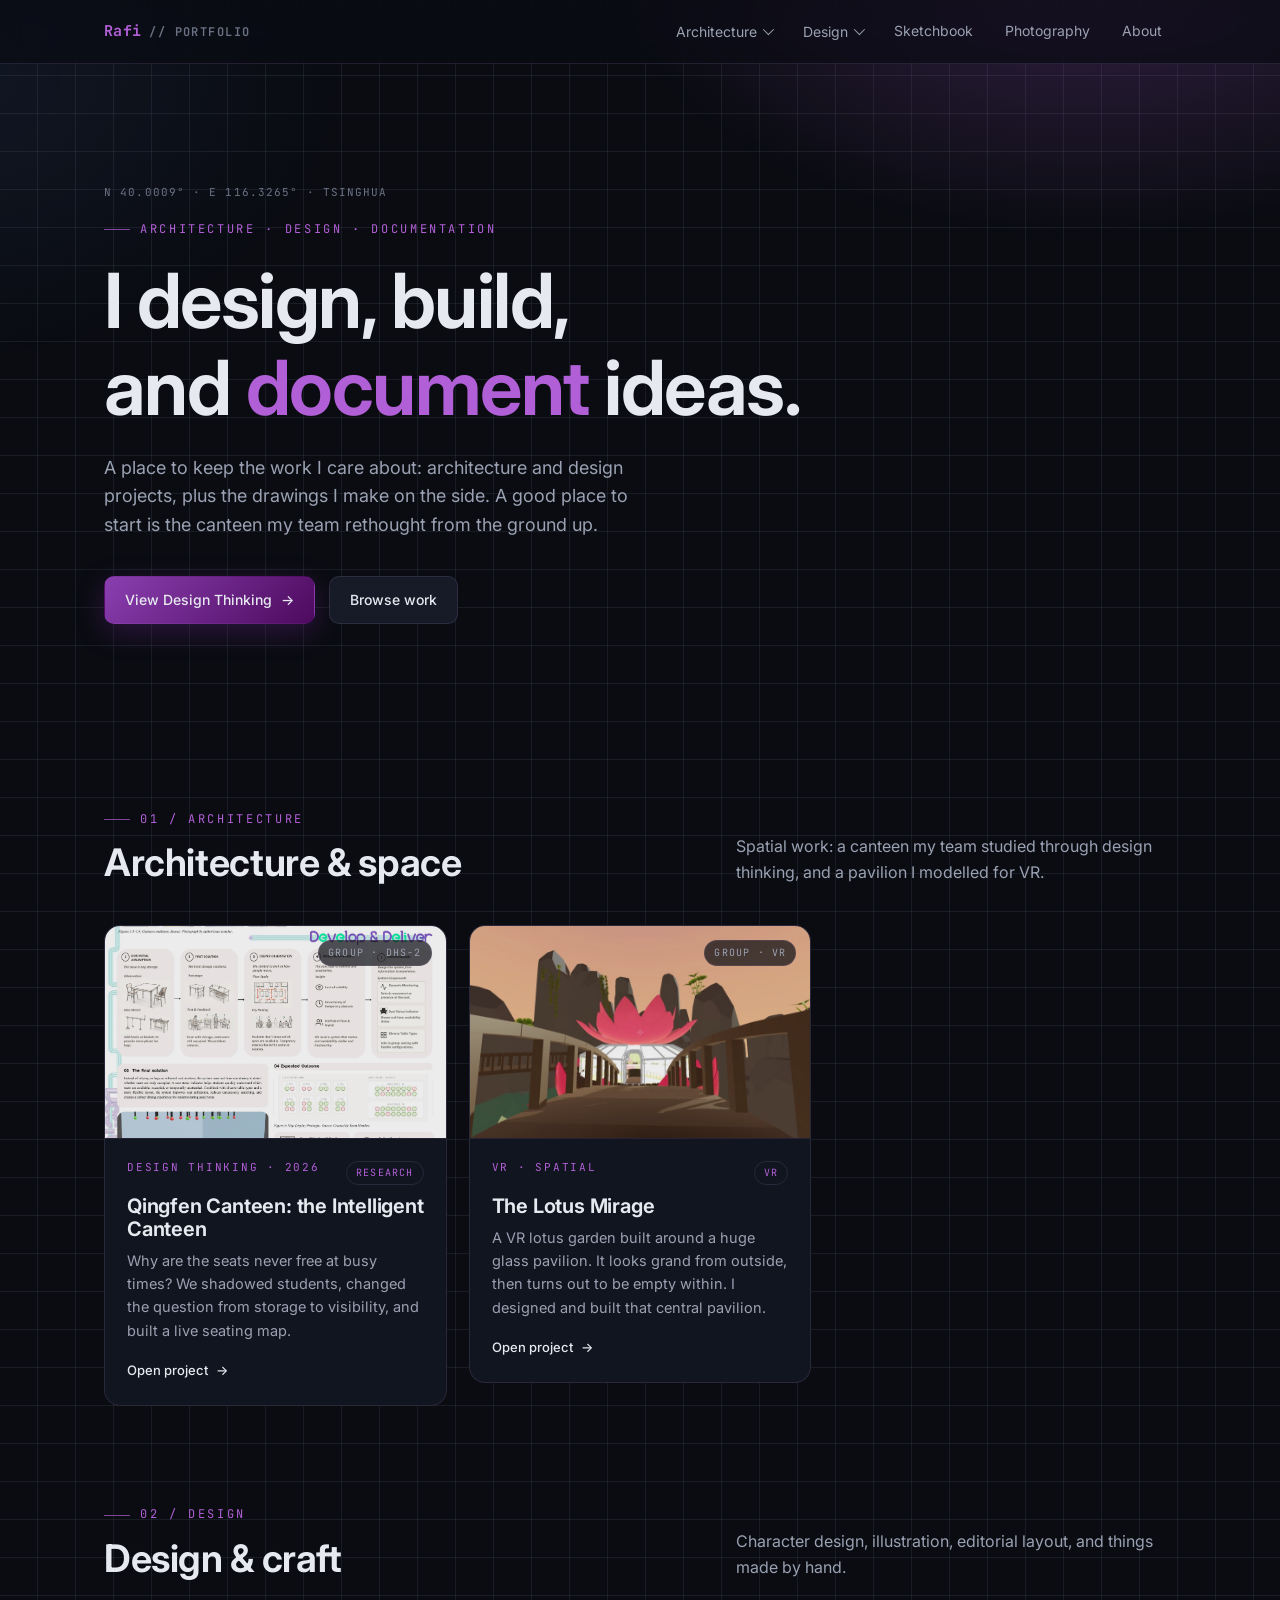
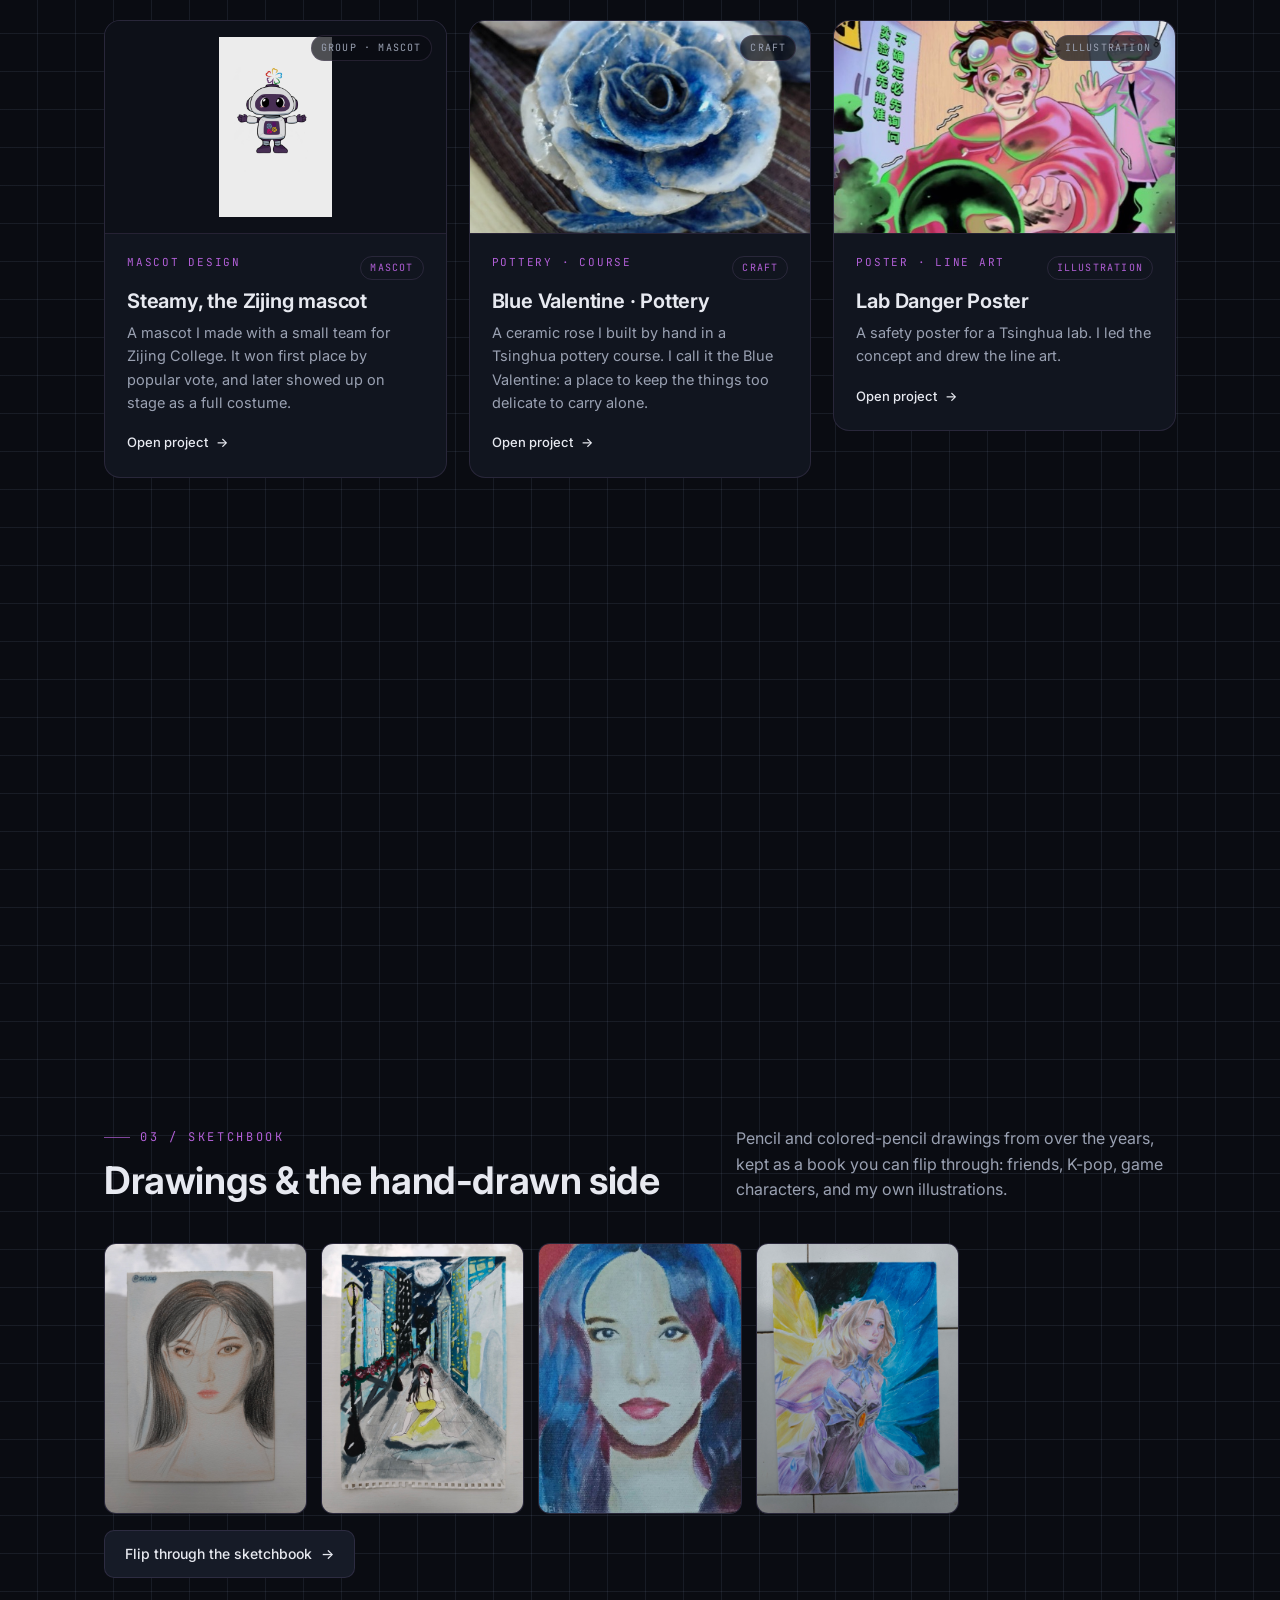
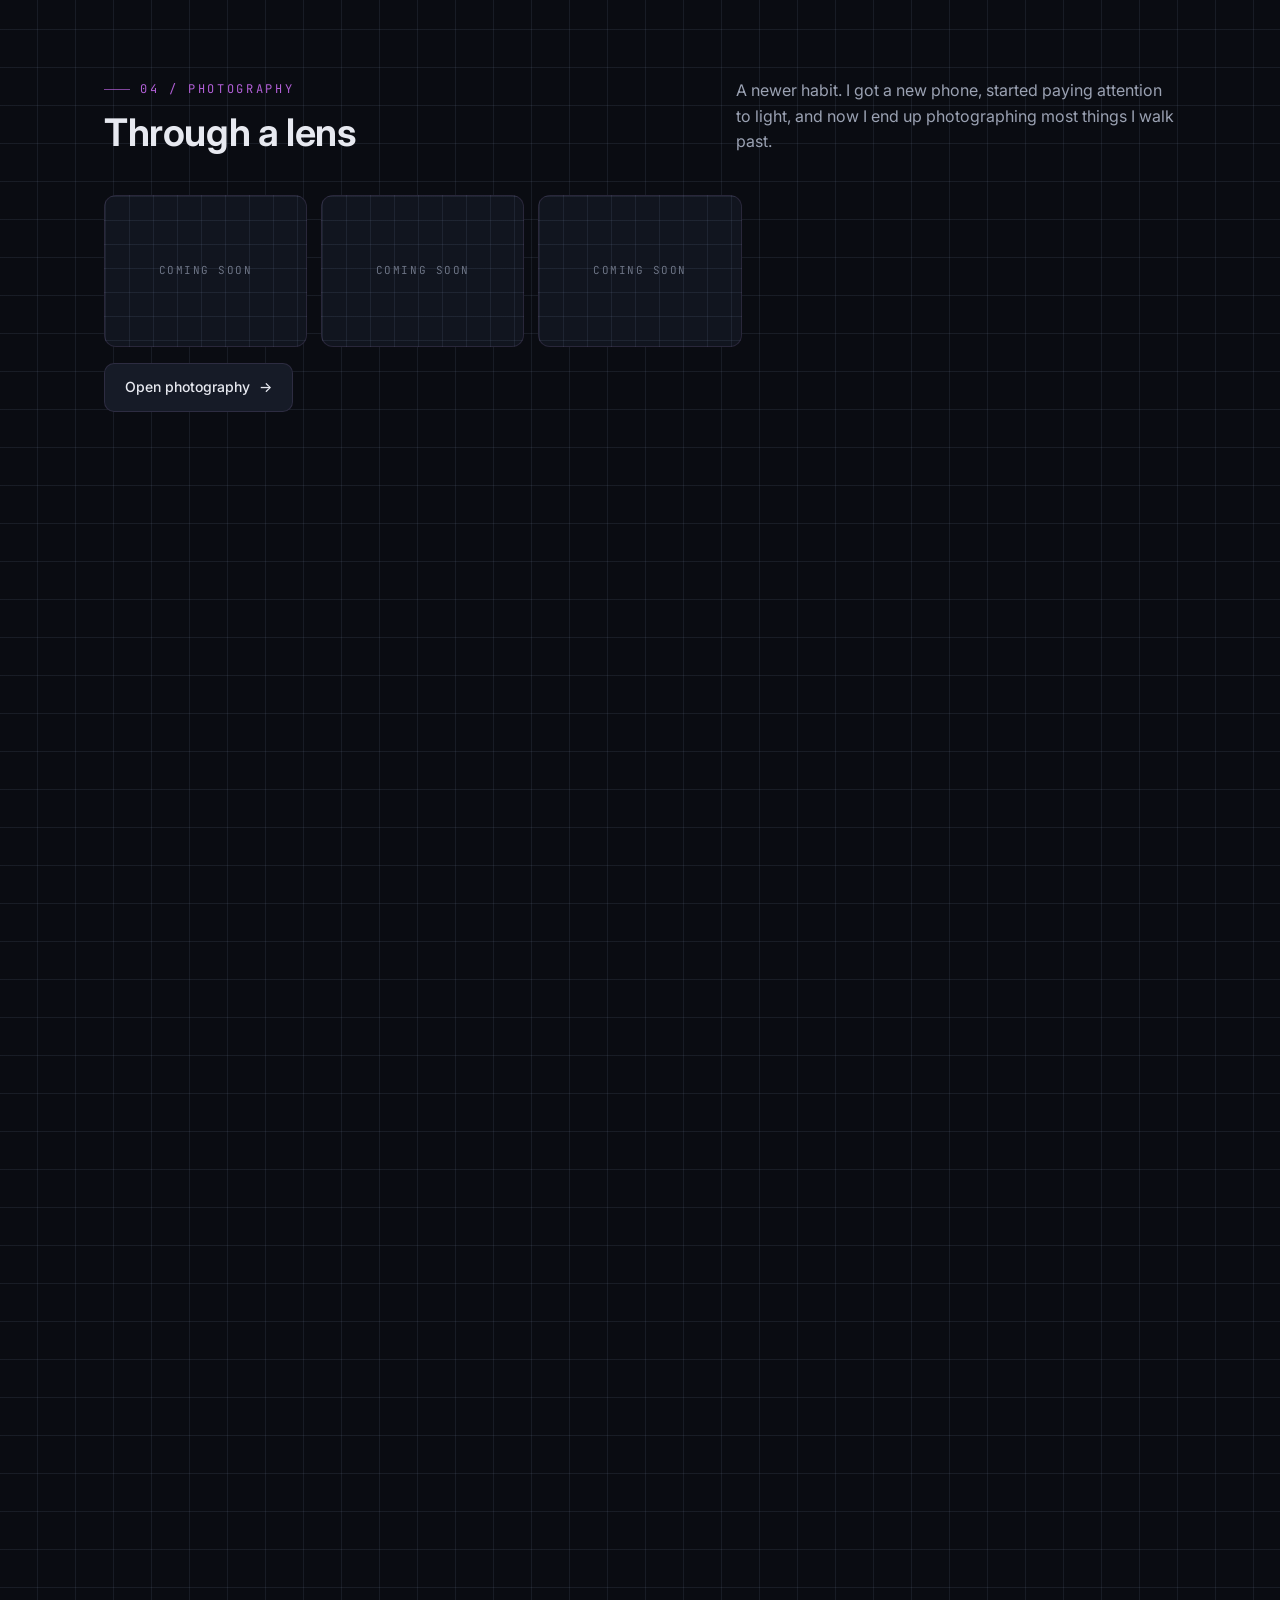
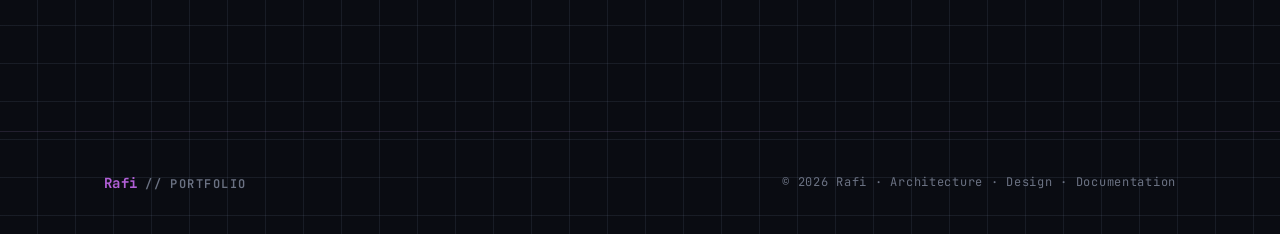
==== commit 51d5dad6: "push" ====
--- a/index.html
+++ b/index.html
@@ -59,6 +59,7 @@
           </div>
         </li>
         <li><a href="#sketchbook">Sketchbook</a></li>
+        <li><a href="#photography">Photography</a></li>
         <li><a href="#about">About</a></li>
       </ul>
     </div>
@@ -224,30 +225,68 @@
     </div>
   </section>
 
+  <!-- ===== Photography ===== -->
+  <section class="section" id="photography" style="padding-top:0">
+    <div class="wrap">
+      <div class="section-head reveal">
+        <div>
+          <span class="eyebrow">04 / Photography</span>
+          <h2>Through a lens</h2>
+        </div>
+        <p>A newer habit. I got a new phone, started paying attention to light, and now I end up photographing most things I walk past.</p>
+      </div>
+      <a class="card-link reveal" href="projects/photography.html">
+        <div class="gallery" style="grid-template-columns:repeat(auto-fill,minmax(200px,1fr))">
+          <div class="tile ph"><span>COMING SOON</span></div>
+          <div class="tile ph"><span>COMING SOON</span></div>
+          <div class="tile ph"><span>COMING SOON</span></div>
+        </div>
+      </a>
+      <div class="dl-row reveal">
+        <a class="btn" href="projects/photography.html">Open photography <span class="arr">→</span></a>
+      </div>
+    </div>
+  </section>
+
   <!-- ===== About ===== -->
   <section class="section" id="about">
     <div class="wrap">
       <div class="section-head reveal">
         <div>
-          <span class="eyebrow">04 / About</span>
+          <span class="eyebrow">05 / About</span>
           <h2>About me</h2>
         </div>
-        <p>Architecture student at Tsinghua. I design, make things, and keep a record of it here.</p>
+        <p>Architecture student at Tsinghua, drawn to buildings that keep people safe and cities that work for everyone.</p>
       </div>
 
       <div class="about-grid reveal">
         <div>
           <div class="prose">
             <p>
-              I'm Rafi (Rafi Adifa Maulana), an architecture student at Tsinghua
-              University. This site is where I keep the work I care about in one place:
-              spatial and architectural projects, some design and craft, and the
-              drawings I do on the side.
+              I'm Rafi, an architecture student at Tsinghua. I came to architecture
+              through drawing, but it turned serious after an earthquake one night back
+              home in Indonesia. The next morning my school was wrecked, while our house
+              barely noticed. It's a traditional stilt house from Kampung Naga, the
+              village my grandfather's family comes from. I spent a high-school research
+              project working out why it survived, and after that architecture stopped
+              being a hobby and became a question: how do you build things that keep
+              people safe?
             </p>
             <p>
-              I like jumping between very different scales, from a VR pavilion to a
-              college mascot to a single ceramic flower. A lot of it is group work, and
-              where it is, I credit the whole team.
+              At Zijing College I landed in a Design Science track that let me lean
+              toward urban planning and landscape architecture. These days I'm pulled
+              two ways: earthquake-resilient structures rooted in Kampung Naga, and the
+              messier question of how a city like Jakarta grows, who it works for, and
+              who it leaves behind.
+            </p>
+            <p>
+              The rest of me is on the other side of this site. I draw portraits for my
+              friends' birthdays, which is basically my love language, and I'm deep
+              enough into K-pop that the singing and dancing became real: performing
+              with the Zijing Band, hosting as an MC, and dancing everything from
+              Indonesian traditional at Gala Night to K-pop routines at the Student
+              Festival. Drawing might feed the career one day. Singing and dancing are
+              the safe space I run to when I need a break.
             </p>
           </div>
           <div class="dl-row">
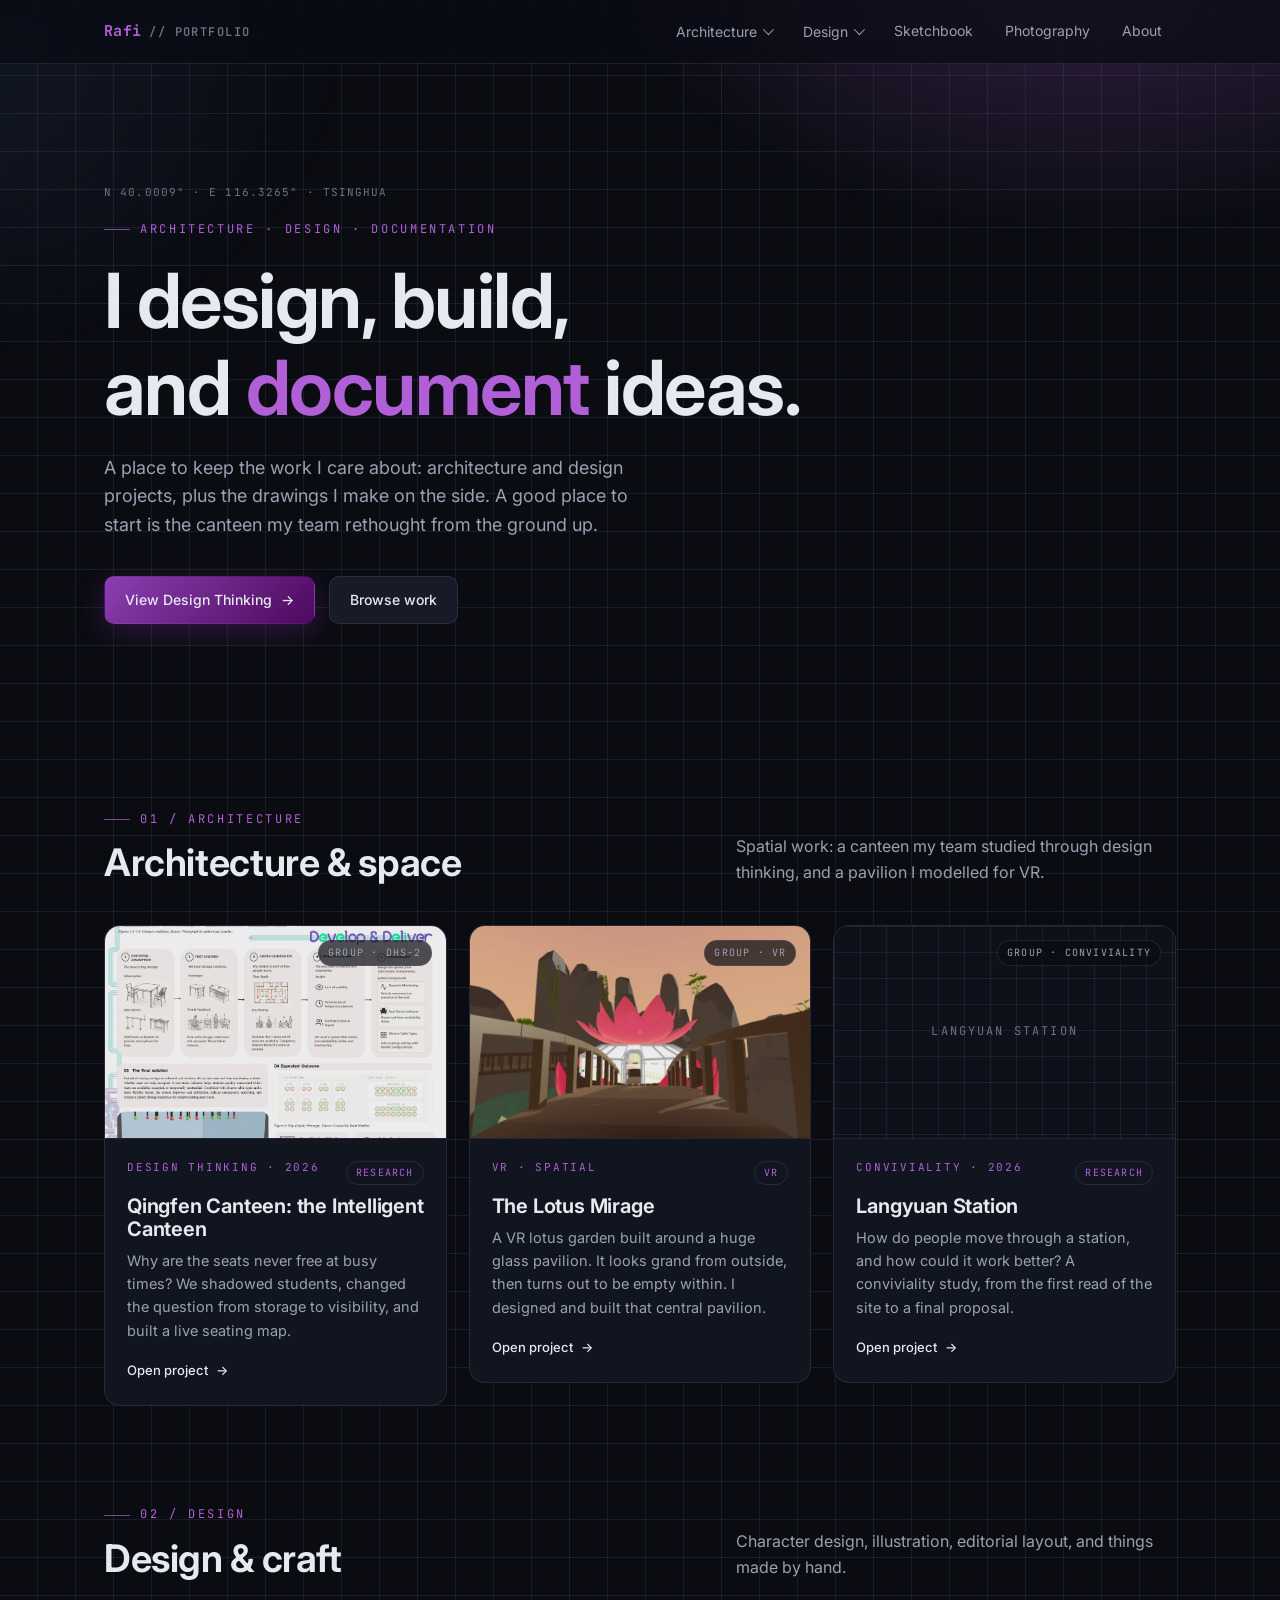
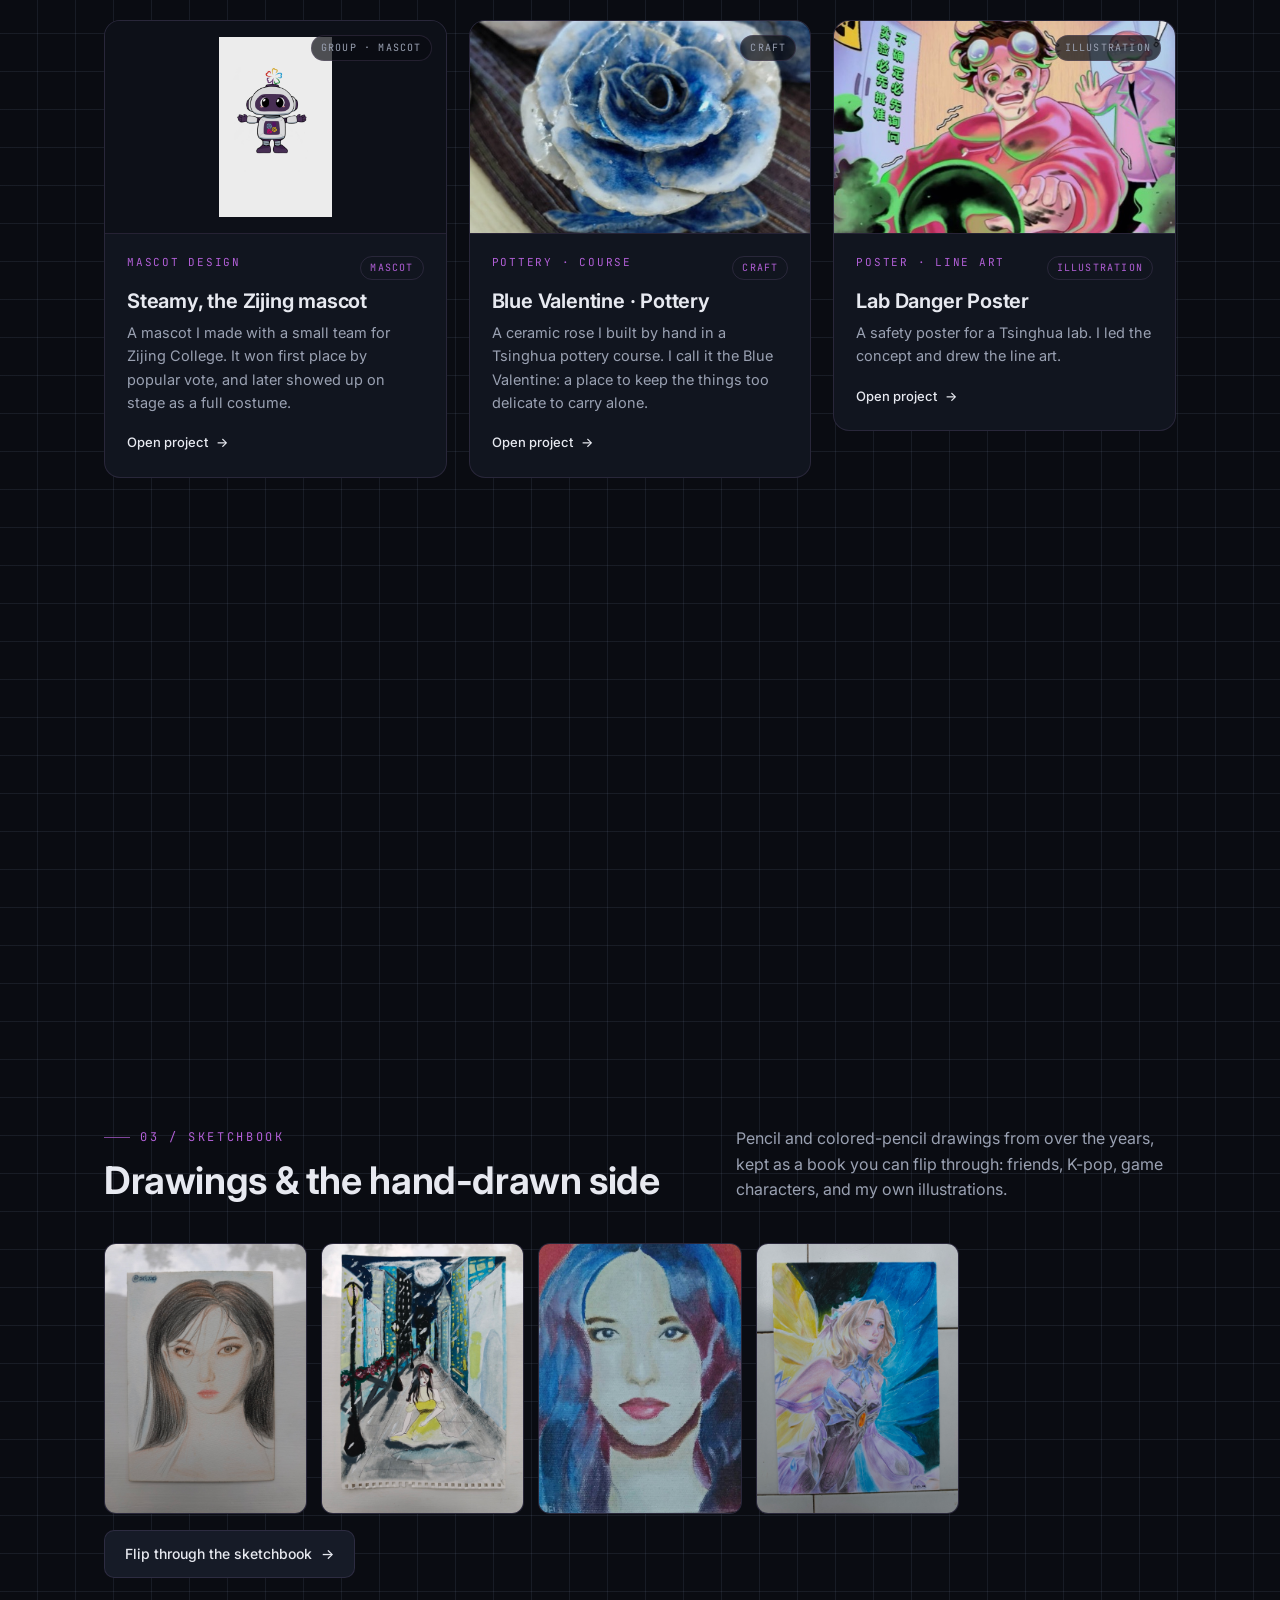
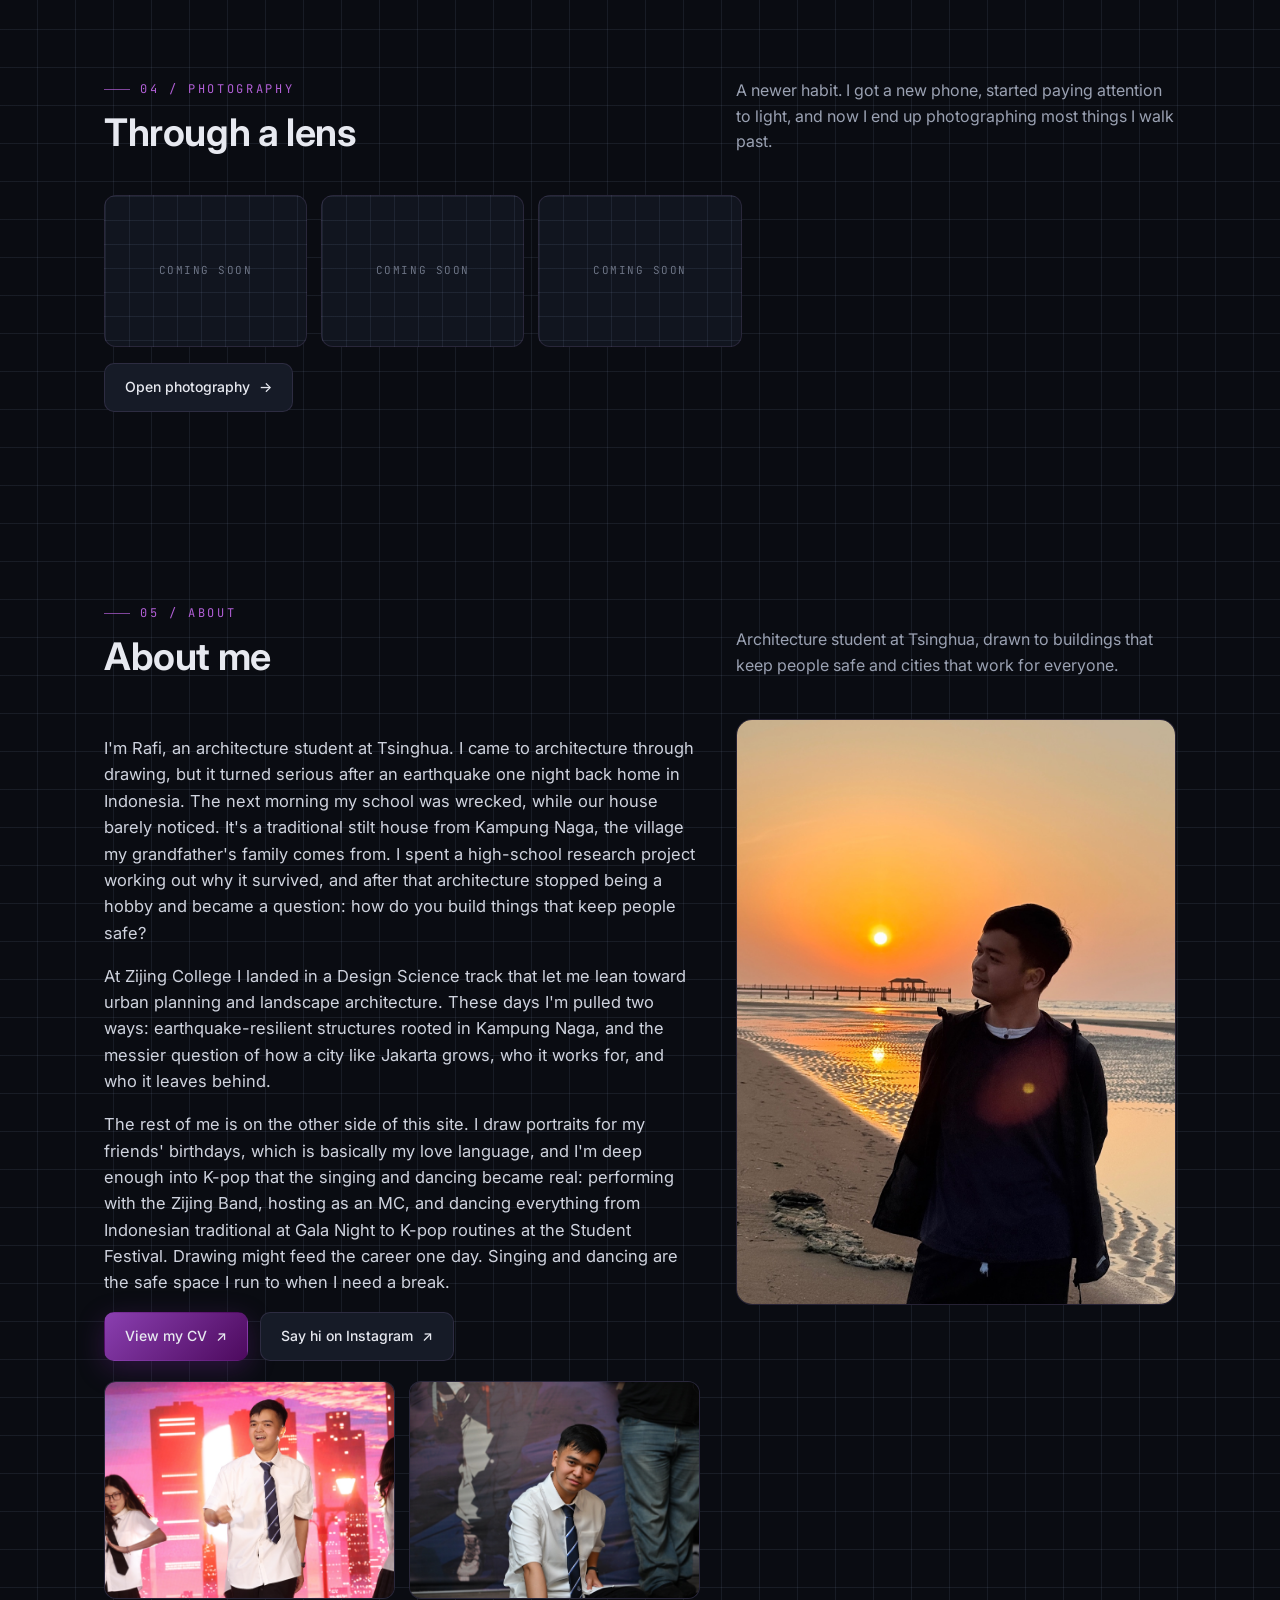
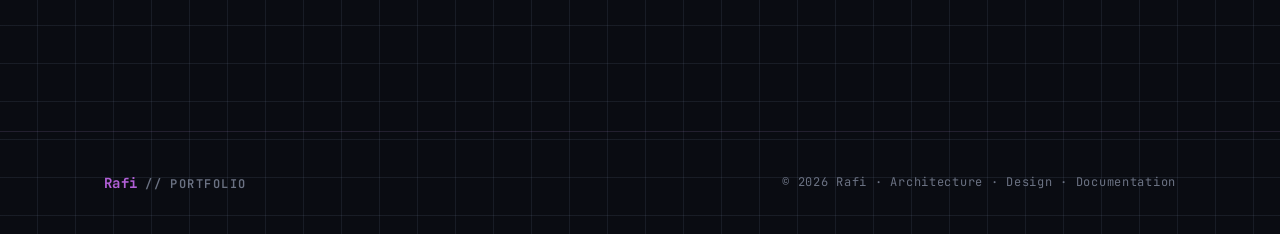
==== commit 5730f28c: "push" ====
--- a/index.html
+++ b/index.html
@@ -9,6 +9,21 @@
   <link rel="preconnect" href="https://fonts.gstatic.com" crossorigin />
   <link href="https://fonts.googleapis.com/css2?family=Inter:wght@400;500;600;700&family=JetBrains+Mono:wght@400;500&display=swap" rel="stylesheet" />
   <link rel="stylesheet" href="assets/css/main.css" />
+  <link rel="icon" href="assets/favicon.svg" type="image/svg+xml" />
+  <link rel="icon" href="assets/favicon.png" sizes="32x32" />
+  <link rel="apple-touch-icon" href="assets/apple-touch-icon.png" />
+  <meta property="og:type" content="website" />
+  <meta property="og:site_name" content="Rafi · Portfolio" />
+  <meta property="og:title" content="Rafi · Architecture · Design · Documentation" />
+  <meta property="og:description" content="Portfolio of Rafi · architecture, design thinking, and documentation of work over the years." />
+  <meta property="og:url" content="https://rafiadifa.github.io/Portfolio/" />
+  <meta property="og:image" content="https://rafiadifa.github.io/Portfolio/assets/img/og-cover.jpg" />
+  <meta property="og:image:width" content="1200" />
+  <meta property="og:image:height" content="630" />
+  <meta name="twitter:card" content="summary_large_image" />
+  <meta name="twitter:title" content="Rafi · Architecture · Design · Documentation" />
+  <meta name="twitter:description" content="Portfolio of Rafi · architecture, design thinking, and documentation of work over the years." />
+  <meta name="twitter:image" content="https://rafiadifa.github.io/Portfolio/assets/img/og-cover.jpg" />
 </head>
 <body>
 
@@ -30,6 +45,11 @@
               The Lotus Mirage
               <span class="tag">VR</span>
               <small>A glass pavilion that turns out hollow</small>
+            </a>
+            <a href="projects/langyuan.html">
+              Langyuan Station
+              <span class="tag">2026</span>
+              <small>Conviviality: movement &amp; perception</small>
             </a>
           </div>
         </li>
@@ -122,6 +142,20 @@
               <span class="kicker">VR · Spatial<span class="cat">VR</span></span>
               <h3>The Lotus Mirage</h3>
               <p>A VR lotus garden built around a huge glass pavilion. It looks grand from outside, then turns out to be empty within. I designed and built that central pavilion.</p>
+              <span class="foot">Open project <span class="arr">→</span></span>
+            </div>
+          </article>
+        </a>
+
+        <!-- Langyuan Station -->
+        <a class="card-link reveal" href="projects/langyuan.html">
+          <article class="card">
+            <span class="badge">GROUP · CONVIVIALITY</span>
+            <div class="thumb placeholder"><span>LANGYUAN STATION</span></div>
+            <div class="body">
+              <span class="kicker">Conviviality · 2026<span class="cat">Research</span></span>
+              <h3>Langyuan Station</h3>
+              <p>How do people move through a station, and how could it work better? A conviviality study, from the first read of the site to a final proposal.</p>
               <span class="foot">Open project <span class="arr">→</span></span>
             </div>
           </article>
@@ -291,6 +325,7 @@
           </div>
           <div class="dl-row">
             <a class="btn btn-primary" href="assets/docs/cv.pdf" target="_blank" rel="noopener">View my CV <span class="arr">↗</span></a>
+            <a class="btn" href="https://www.instagram.com/art.rafi" target="_blank" rel="noopener">Say hi on Instagram <span class="arr">↗</span></a>
           </div>
           <div class="gallery" style="margin-top:20px">
             <a class="tile" href="assets/img/about/about-02.jpg" target="_blank" rel="noopener"><img src="assets/img/about/about-02.jpg" alt="Rafi performing on stage" loading="lazy" /></a>
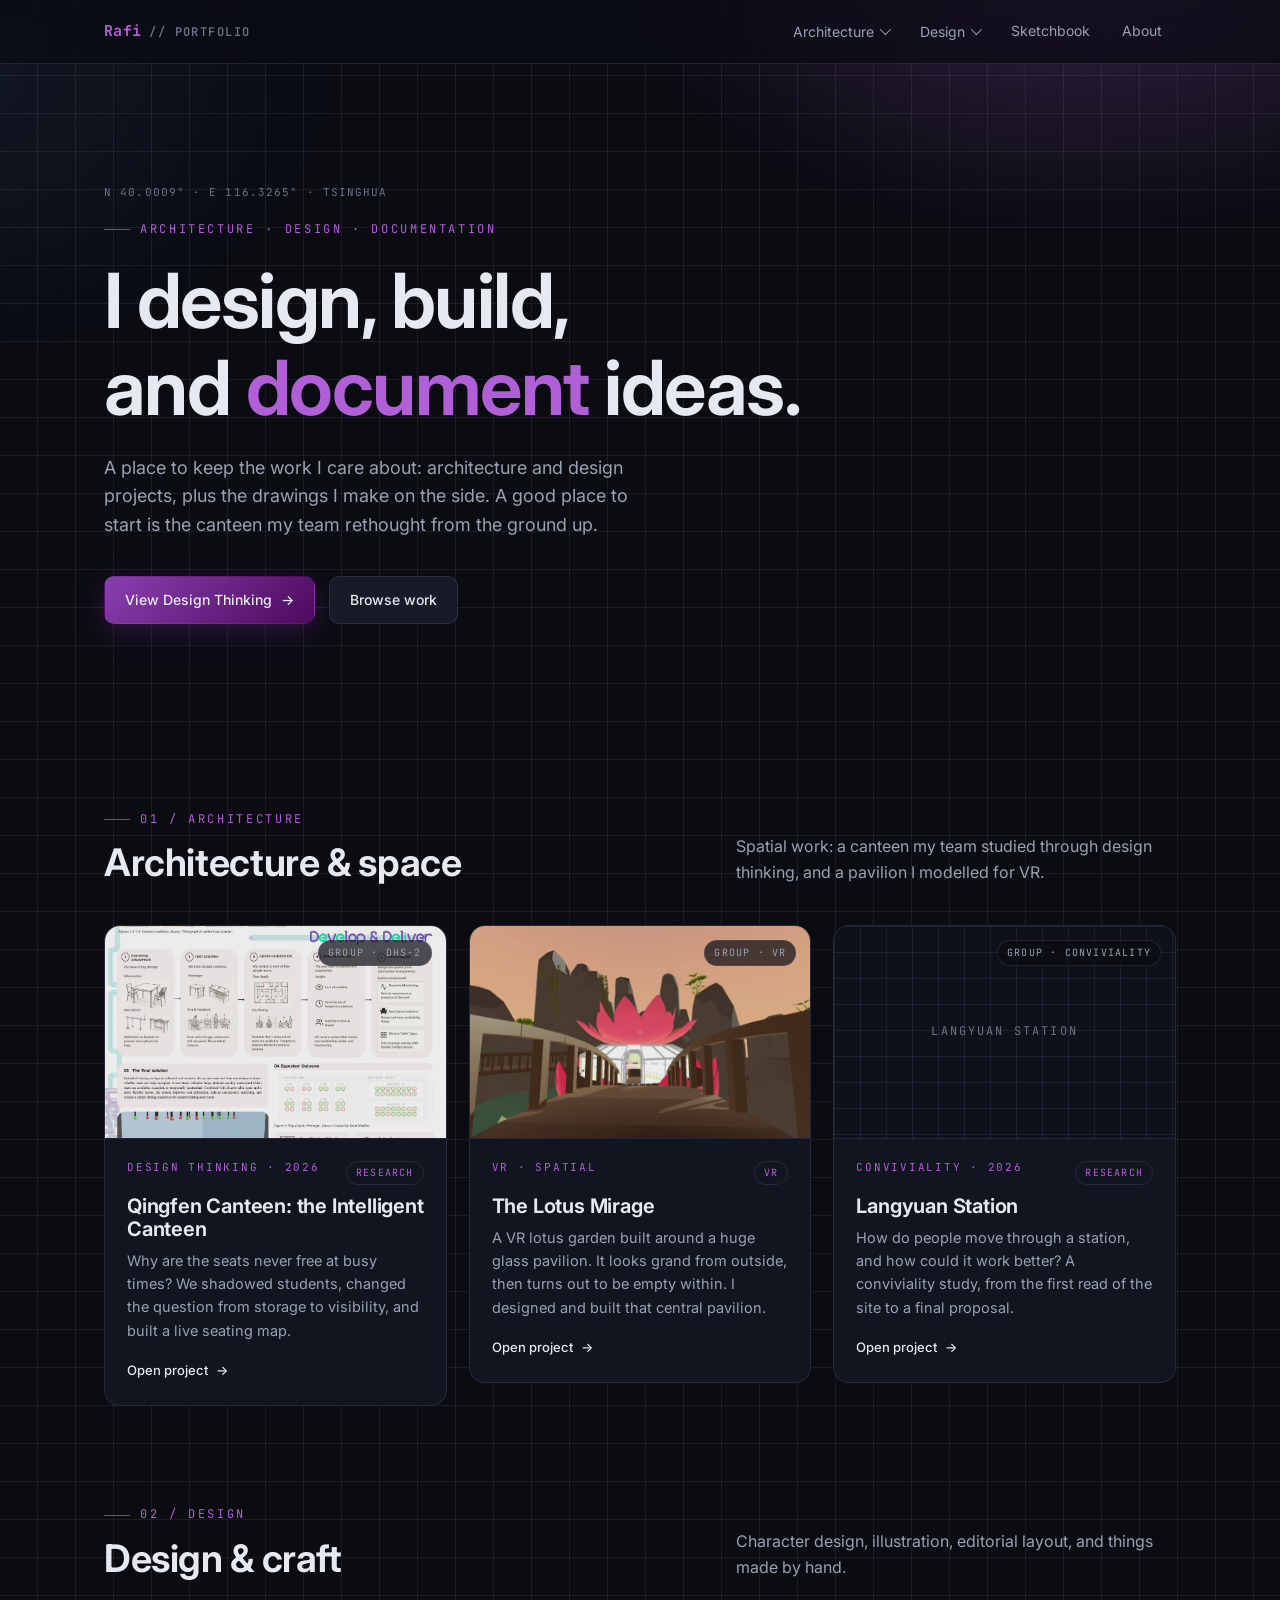
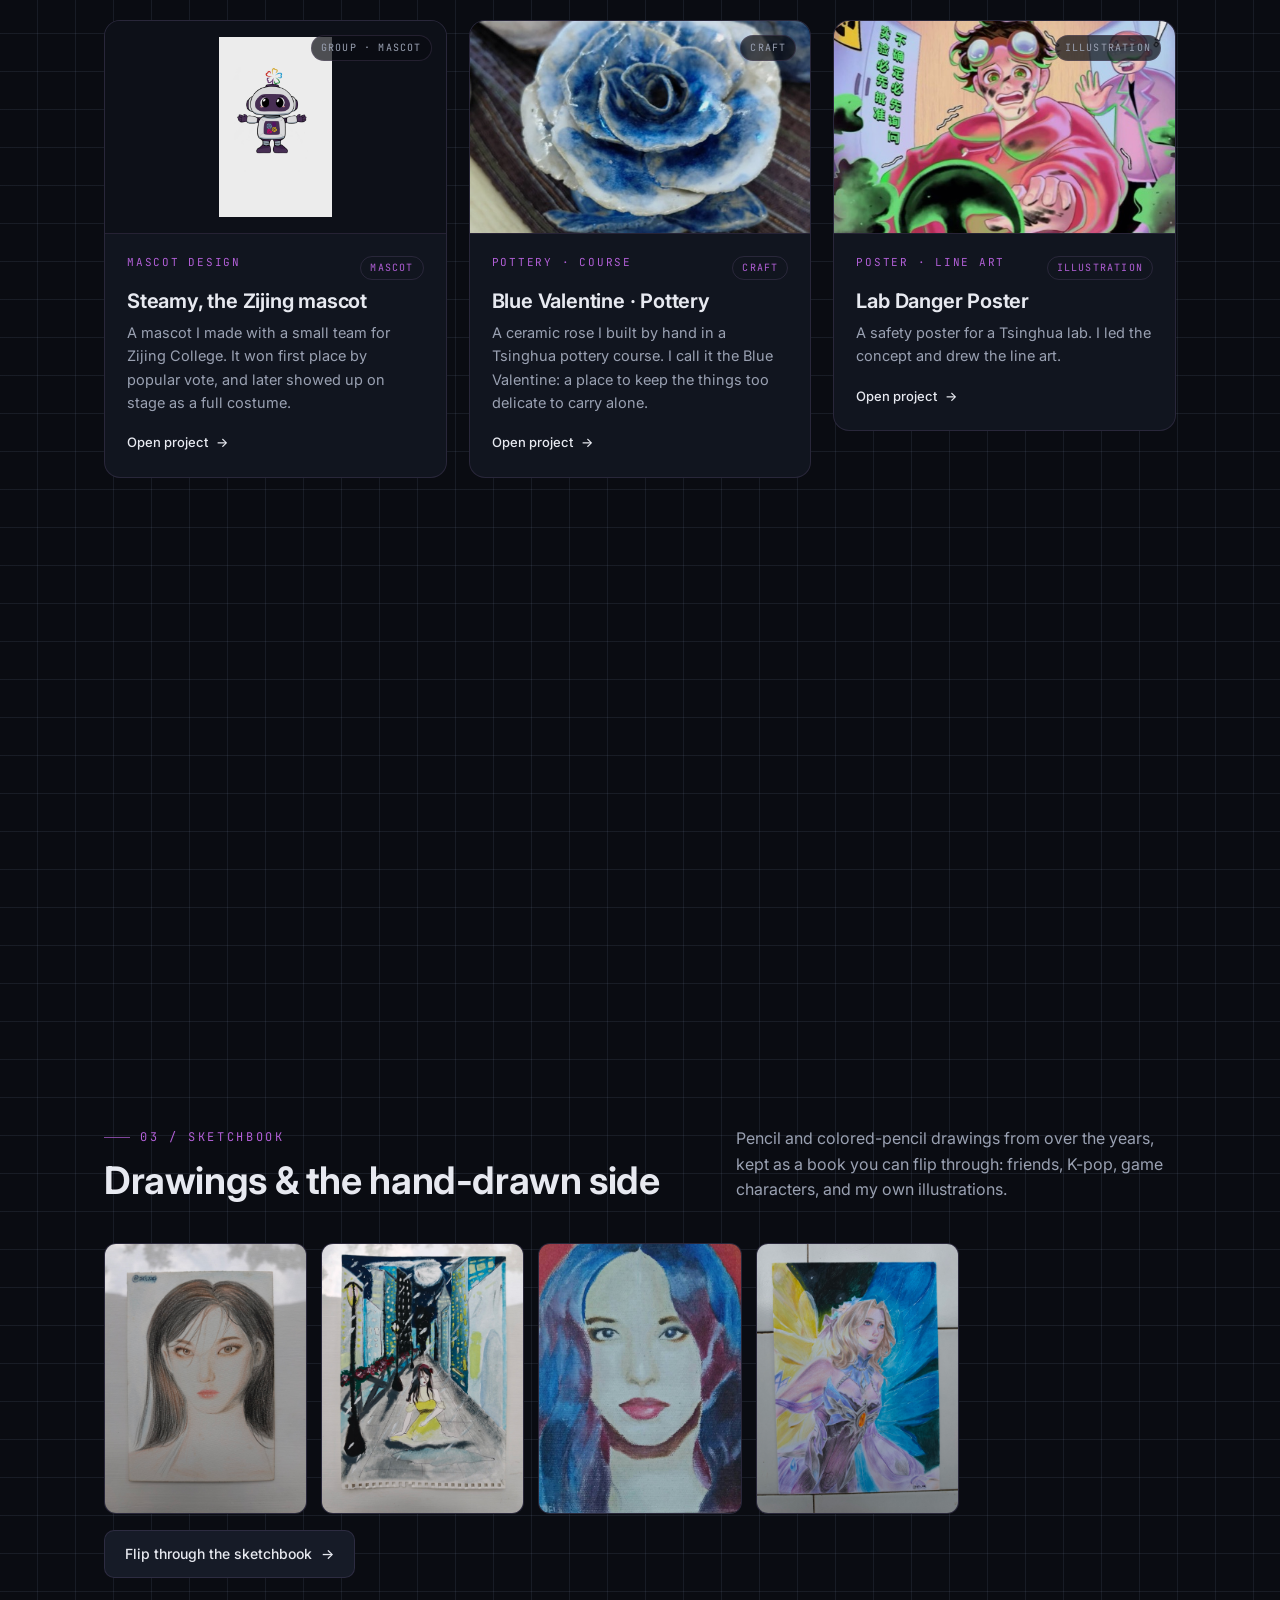
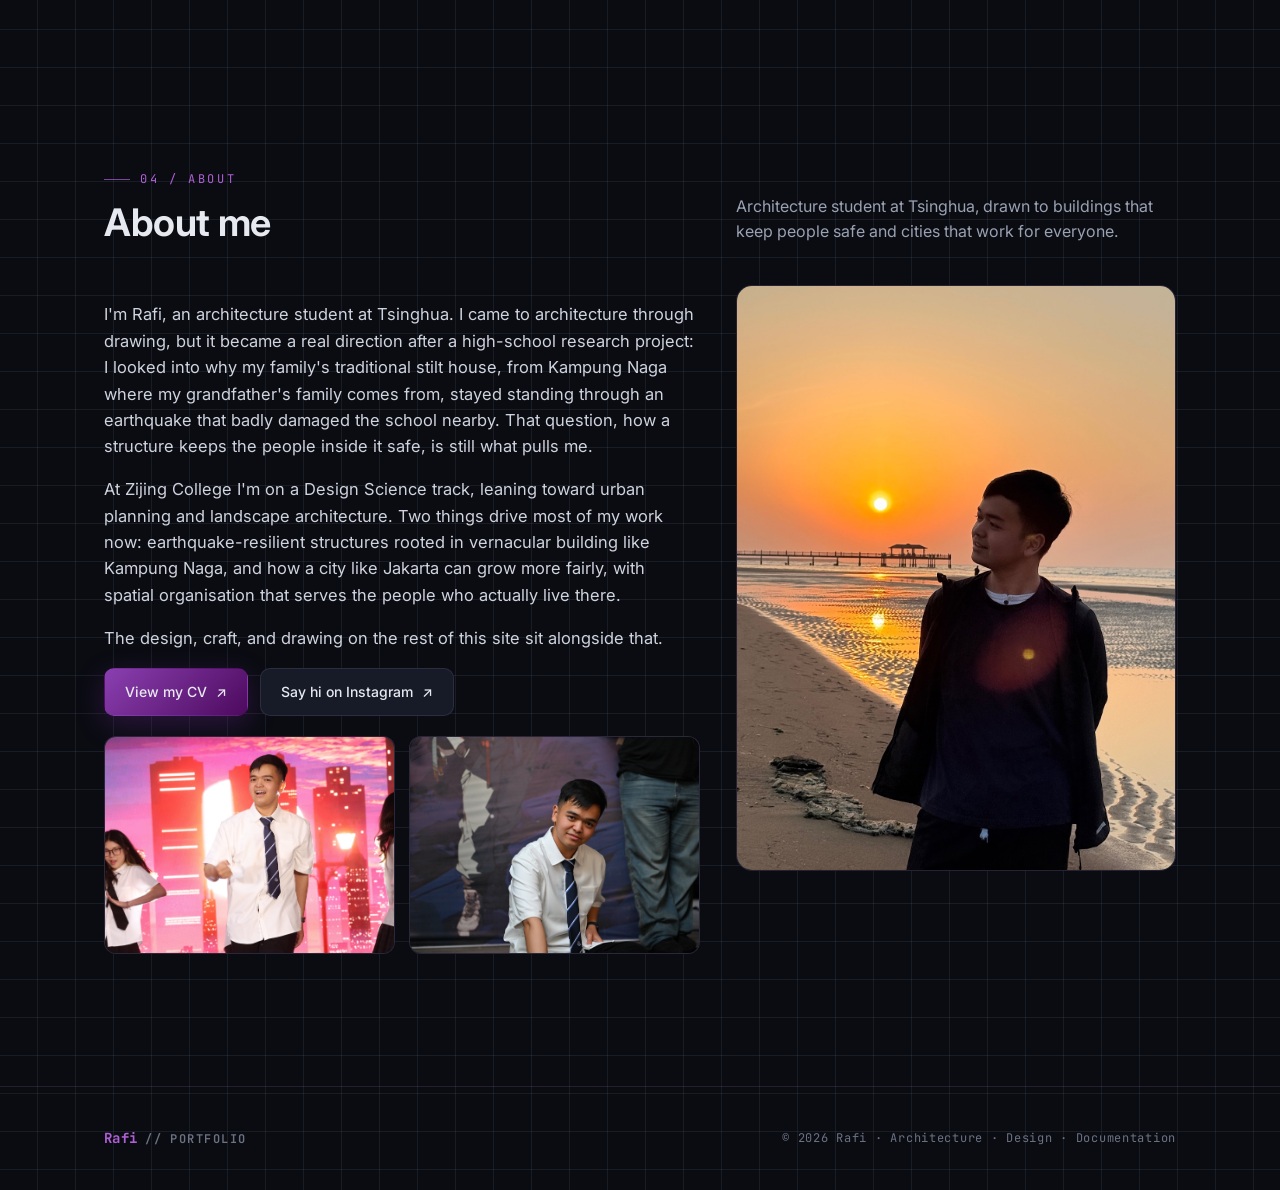
==== commit a62e9df7: "push" ====
--- a/index.html
+++ b/index.html
@@ -79,7 +79,6 @@
           </div>
         </li>
         <li><a href="#sketchbook">Sketchbook</a></li>
-        <li><a href="#photography">Photography</a></li>
         <li><a href="#about">About</a></li>
       </ul>
     </div>
@@ -259,35 +258,12 @@
     </div>
   </section>
 
-  <!-- ===== Photography ===== -->
-  <section class="section" id="photography" style="padding-top:0">
-    <div class="wrap">
-      <div class="section-head reveal">
-        <div>
-          <span class="eyebrow">04 / Photography</span>
-          <h2>Through a lens</h2>
-        </div>
-        <p>A newer habit. I got a new phone, started paying attention to light, and now I end up photographing most things I walk past.</p>
-      </div>
-      <a class="card-link reveal" href="projects/photography.html">
-        <div class="gallery" style="grid-template-columns:repeat(auto-fill,minmax(200px,1fr))">
-          <div class="tile ph"><span>COMING SOON</span></div>
-          <div class="tile ph"><span>COMING SOON</span></div>
-          <div class="tile ph"><span>COMING SOON</span></div>
-        </div>
-      </a>
-      <div class="dl-row reveal">
-        <a class="btn" href="projects/photography.html">Open photography <span class="arr">→</span></a>
-      </div>
-    </div>
-  </section>
-
   <!-- ===== About ===== -->
   <section class="section" id="about">
     <div class="wrap">
       <div class="section-head reveal">
         <div>
-          <span class="eyebrow">05 / About</span>
+          <span class="eyebrow">04 / About</span>
           <h2>About me</h2>
         </div>
         <p>Architecture student at Tsinghua, drawn to buildings that keep people safe and cities that work for everyone.</p>
@@ -298,29 +274,21 @@
           <div class="prose">
             <p>
               I'm Rafi, an architecture student at Tsinghua. I came to architecture
-              through drawing, but it turned serious after an earthquake one night back
-              home in Indonesia. The next morning my school was wrecked, while our house
-              barely noticed. It's a traditional stilt house from Kampung Naga, the
-              village my grandfather's family comes from. I spent a high-school research
-              project working out why it survived, and after that architecture stopped
-              being a hobby and became a question: how do you build things that keep
-              people safe?
+              through drawing, but it became a real direction after a high-school
+              research project: I looked into why my family's traditional stilt house,
+              from Kampung Naga where my grandfather's family comes from, stayed standing
+              through an earthquake that badly damaged the school nearby. That question,
+              how a structure keeps the people inside it safe, is still what pulls me.
             </p>
             <p>
-              At Zijing College I landed in a Design Science track that let me lean
-              toward urban planning and landscape architecture. These days I'm pulled
-              two ways: earthquake-resilient structures rooted in Kampung Naga, and the
-              messier question of how a city like Jakarta grows, who it works for, and
-              who it leaves behind.
+              At Zijing College I'm on a Design Science track, leaning toward urban
+              planning and landscape architecture. Two things drive most of my work now:
+              earthquake-resilient structures rooted in vernacular building like Kampung
+              Naga, and how a city like Jakarta can grow more fairly, with spatial
+              organisation that serves the people who actually live there.
             </p>
             <p>
-              The rest of me is on the other side of this site. I draw portraits for my
-              friends' birthdays, which is basically my love language, and I'm deep
-              enough into K-pop that the singing and dancing became real: performing
-              with the Zijing Band, hosting as an MC, and dancing everything from
-              Indonesian traditional at Gala Night to K-pop routines at the Student
-              Festival. Drawing might feed the career one day. Singing and dancing are
-              the safe space I run to when I need a break.
+              The design, craft, and drawing on the rest of this site sit alongside that.
             </p>
           </div>
           <div class="dl-row">
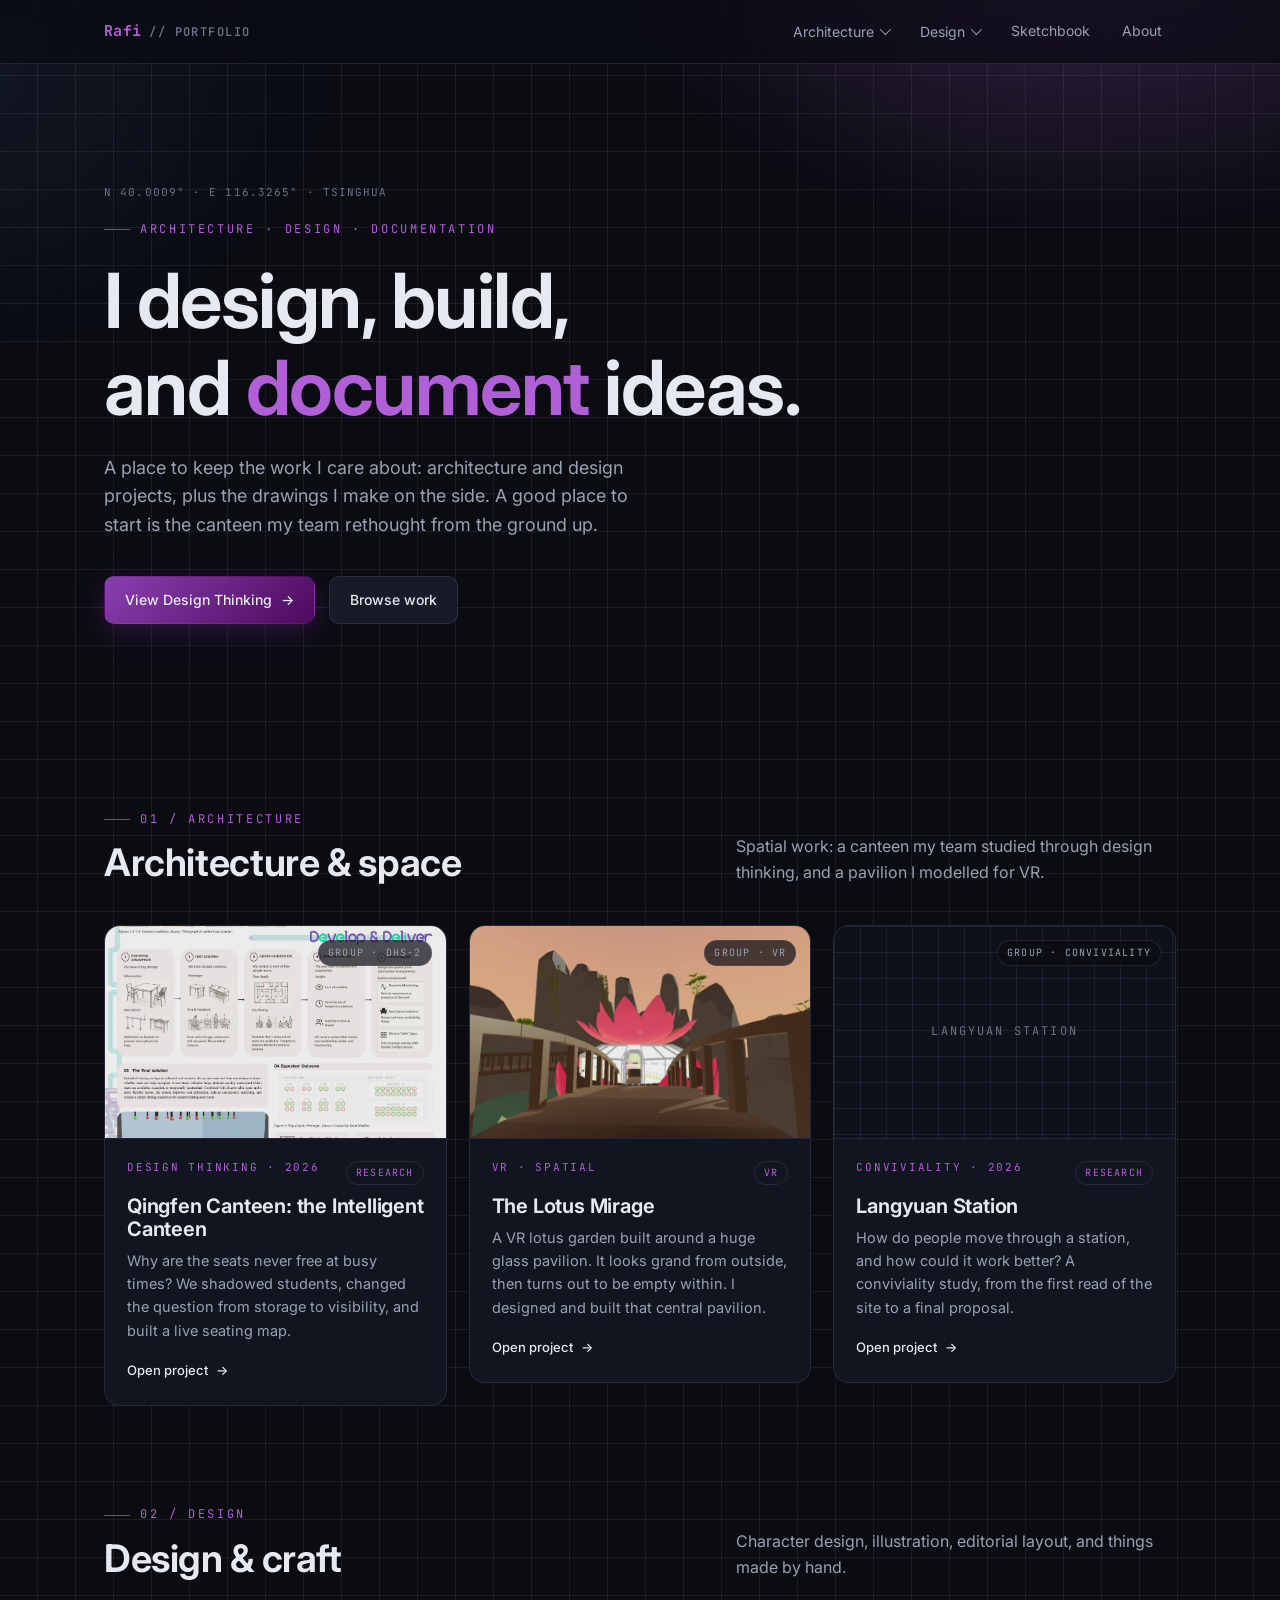
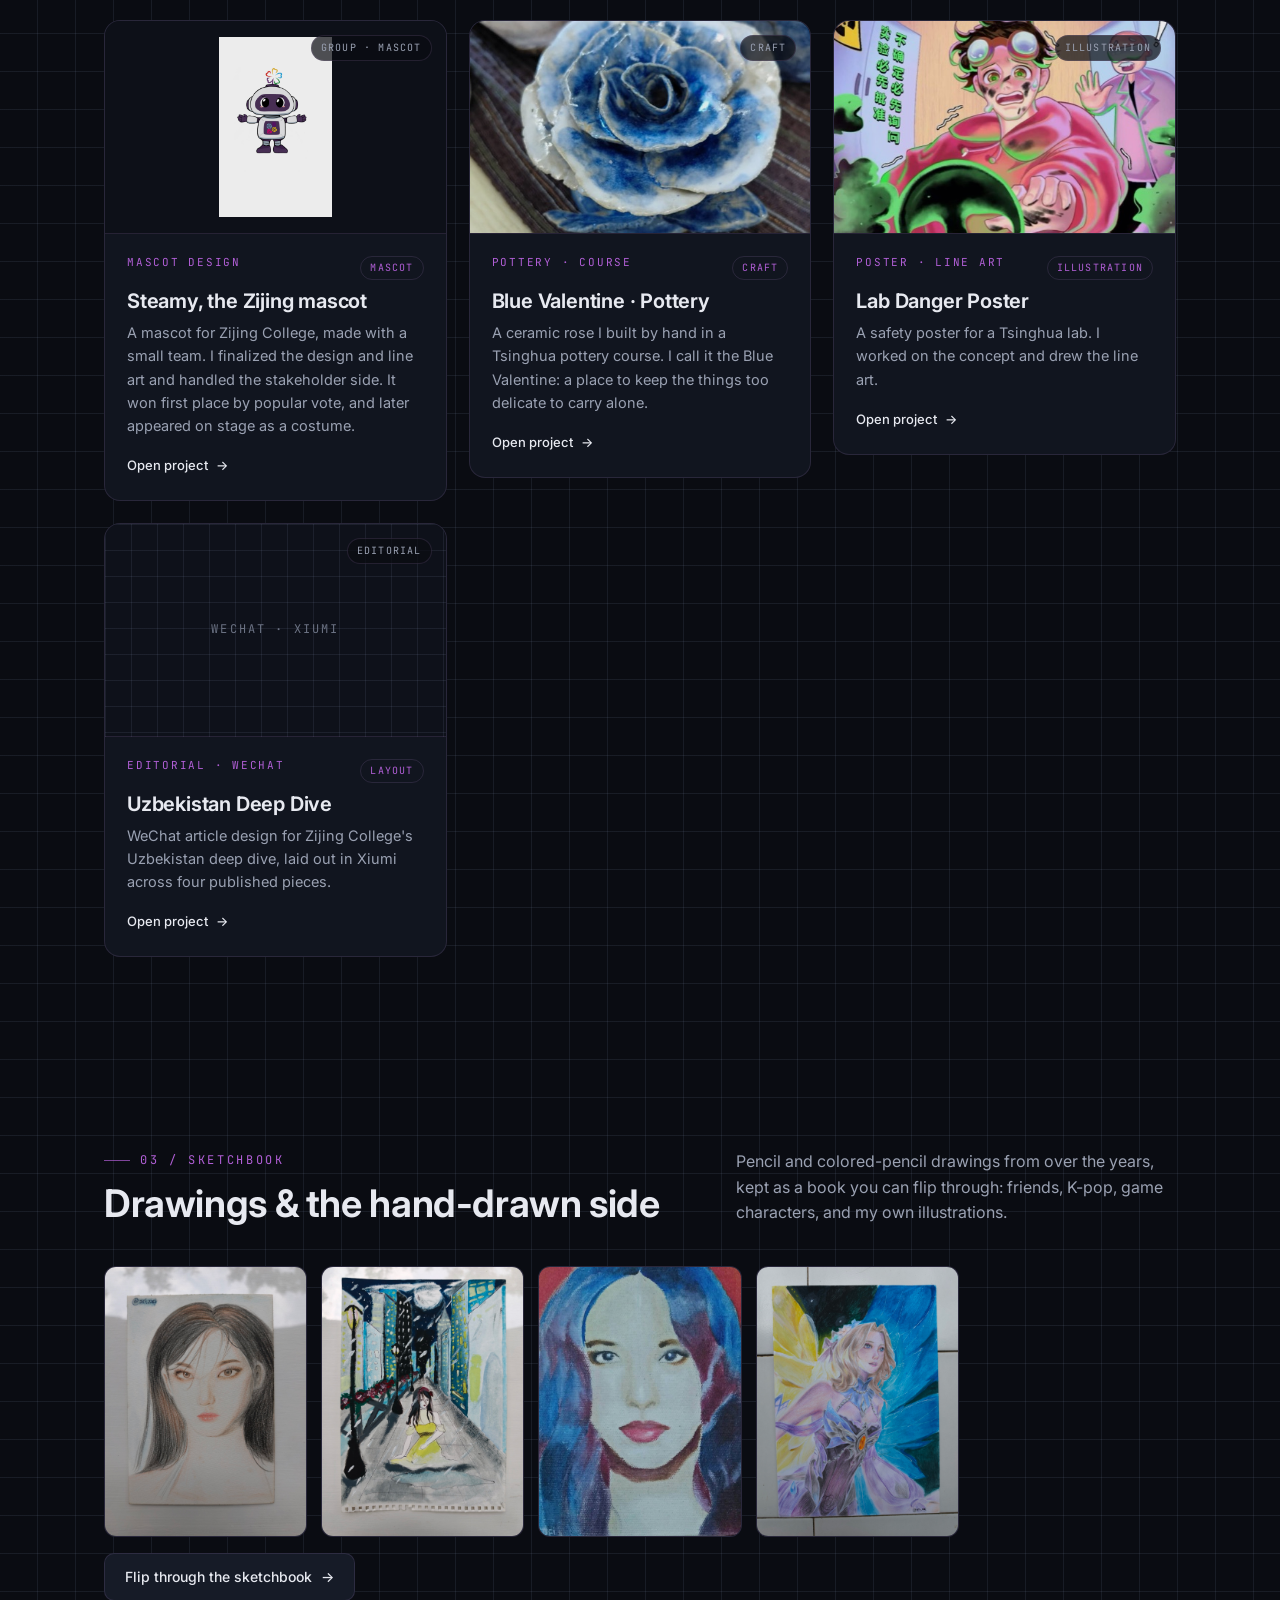
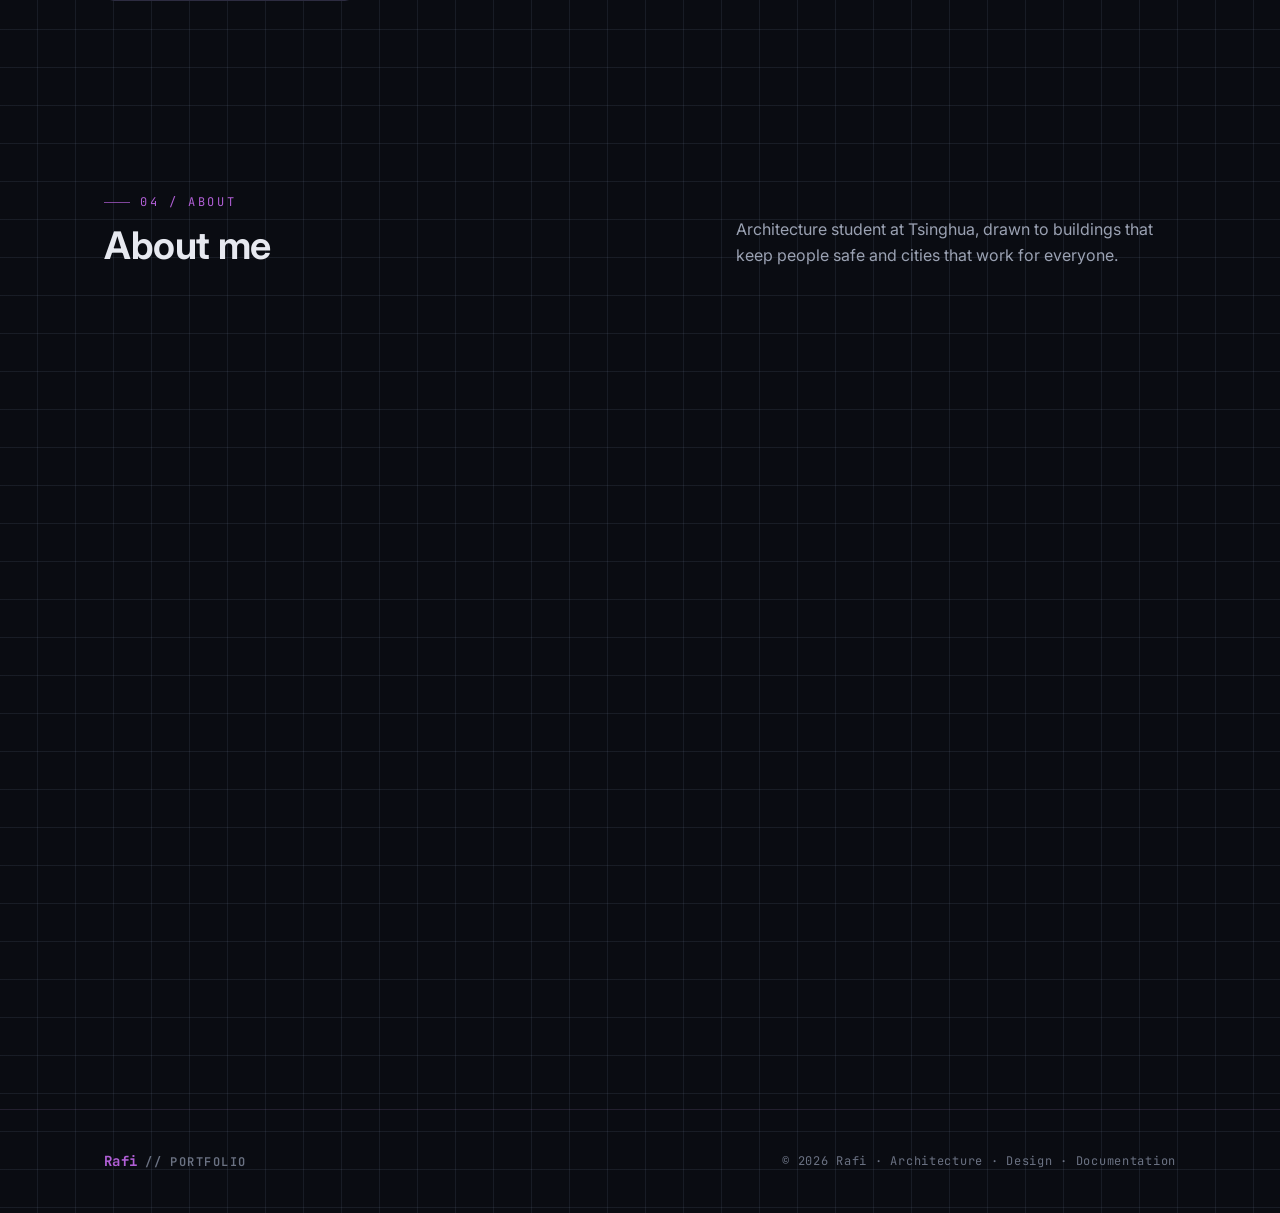
==== commit 27e889b4: "commit" ====
--- a/index.html
+++ b/index.html
@@ -183,7 +183,7 @@
             <div class="body">
               <span class="kicker">Mascot Design<span class="cat">Mascot</span></span>
               <h3>Steamy, the Zijing mascot</h3>
-              <p>A mascot I made with a small team for Zijing College. It won first place by popular vote, and later showed up on stage as a full costume.</p>
+              <p>A mascot for Zijing College, made with a small team. I finalized the design and line art and handled the stakeholder side. It won first place by popular vote, and later appeared on stage as a costume.</p>
               <span class="foot">Open project <span class="arr">→</span></span>
             </div>
           </article>
@@ -211,7 +211,7 @@
             <div class="body">
               <span class="kicker">Poster · Line art<span class="cat">Illustration</span></span>
               <h3>Lab Danger Poster</h3>
-              <p>A safety poster for a Tsinghua lab. I led the concept and drew the line art.</p>
+              <p>A safety poster for a Tsinghua lab. I worked on the concept and drew the line art.</p>
               <span class="foot">Open project <span class="arr">→</span></span>
             </div>
           </article>
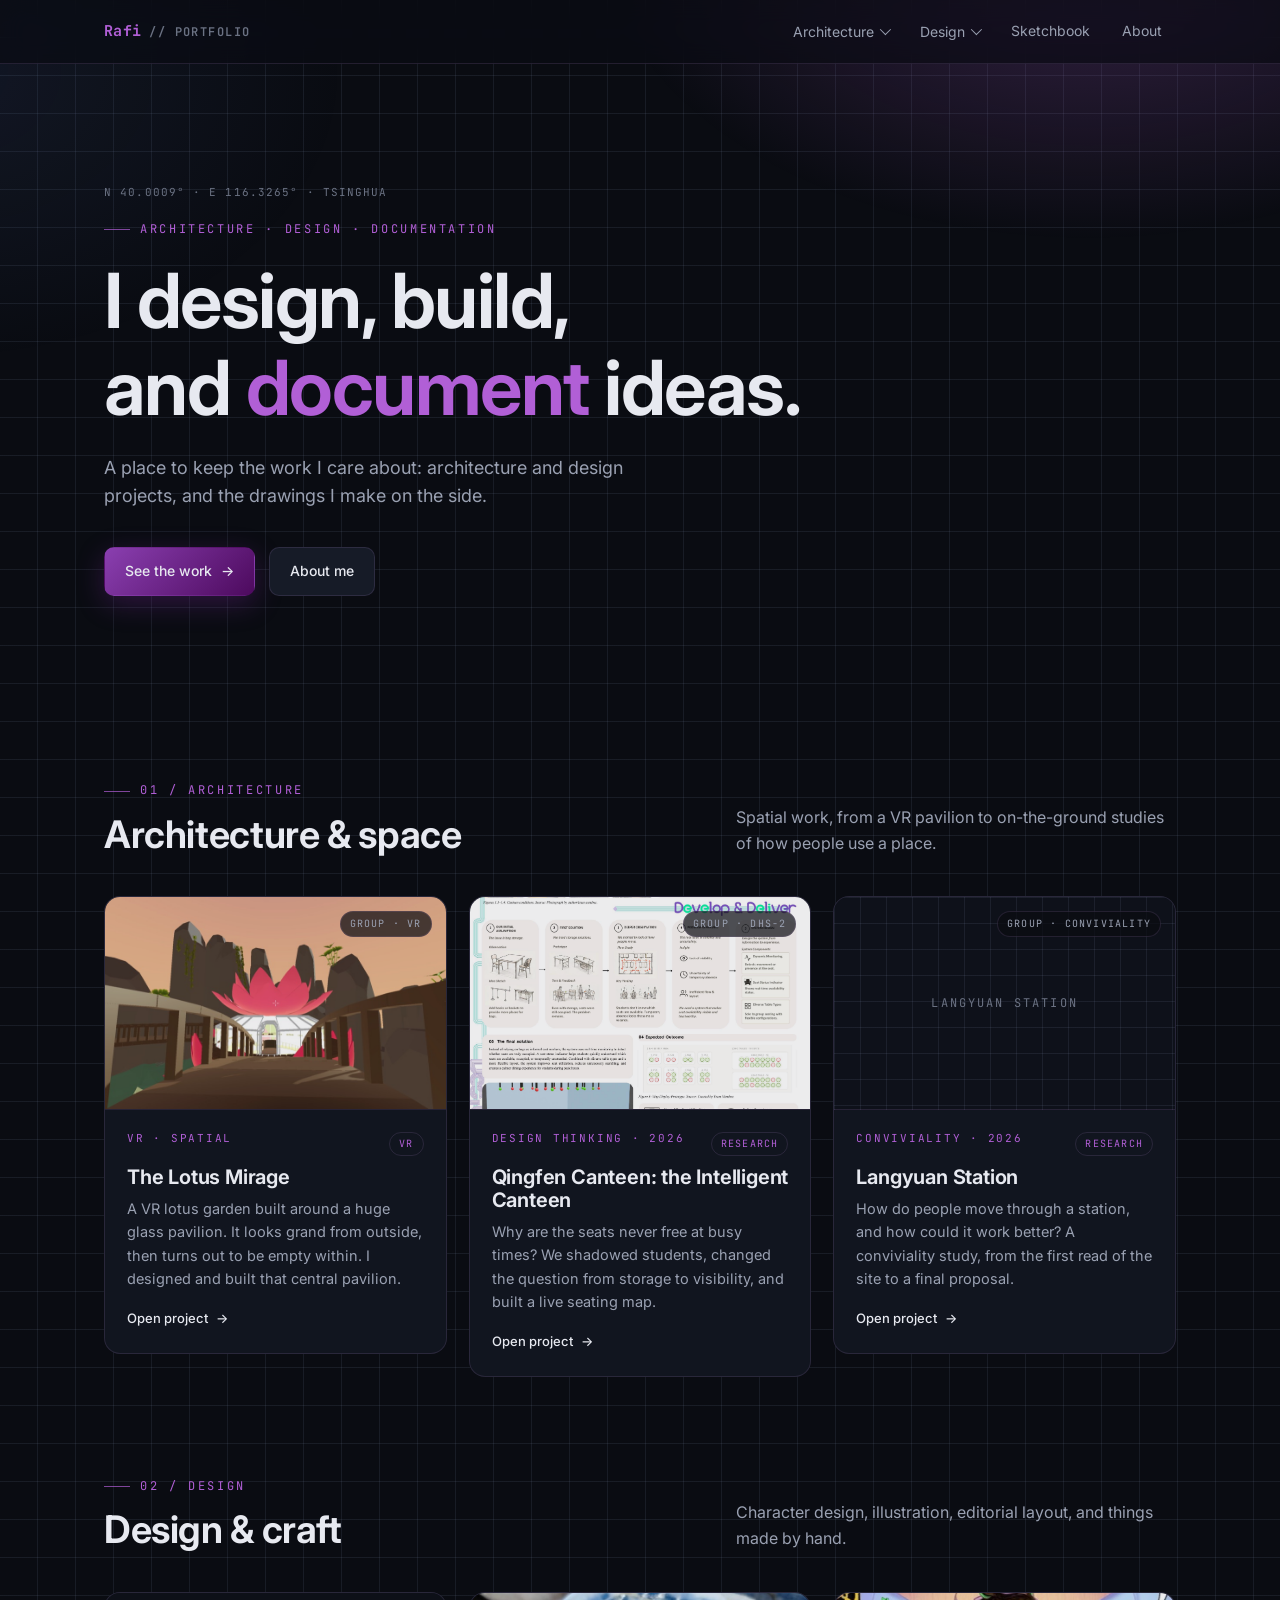
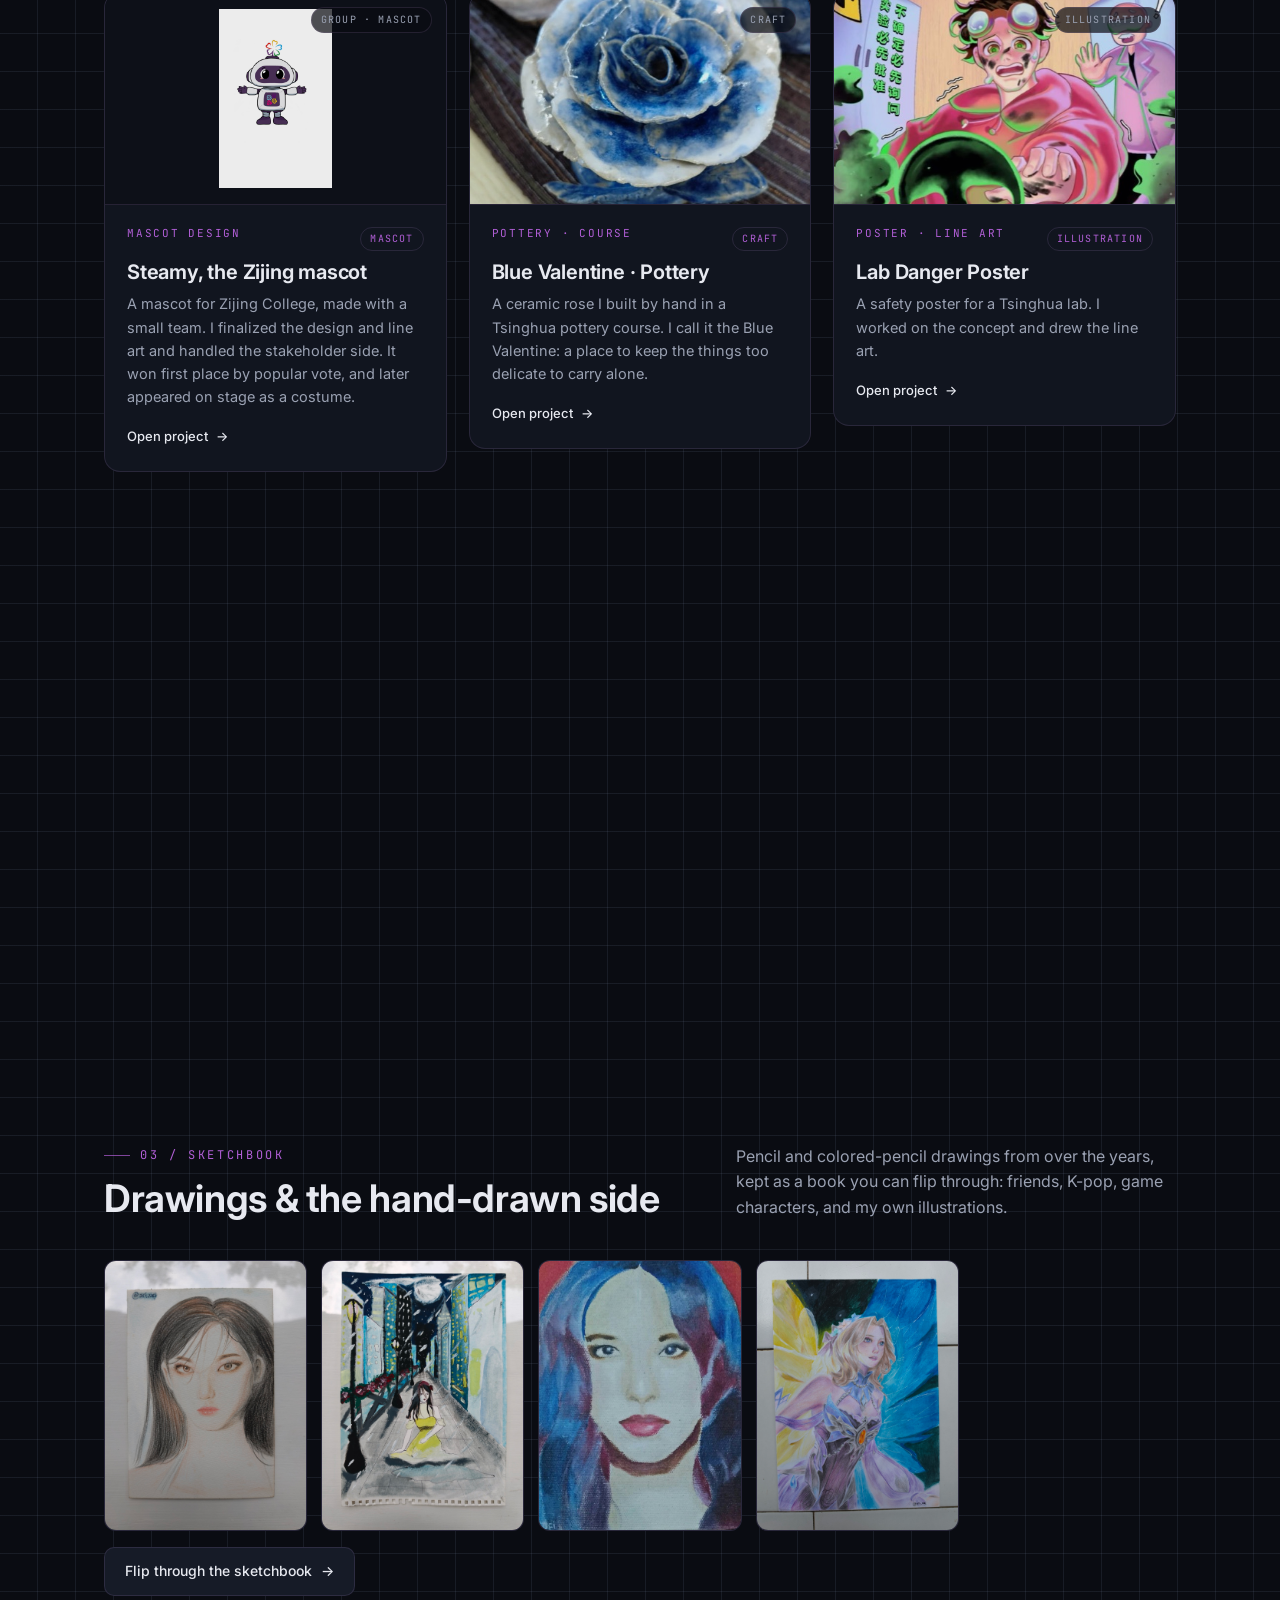
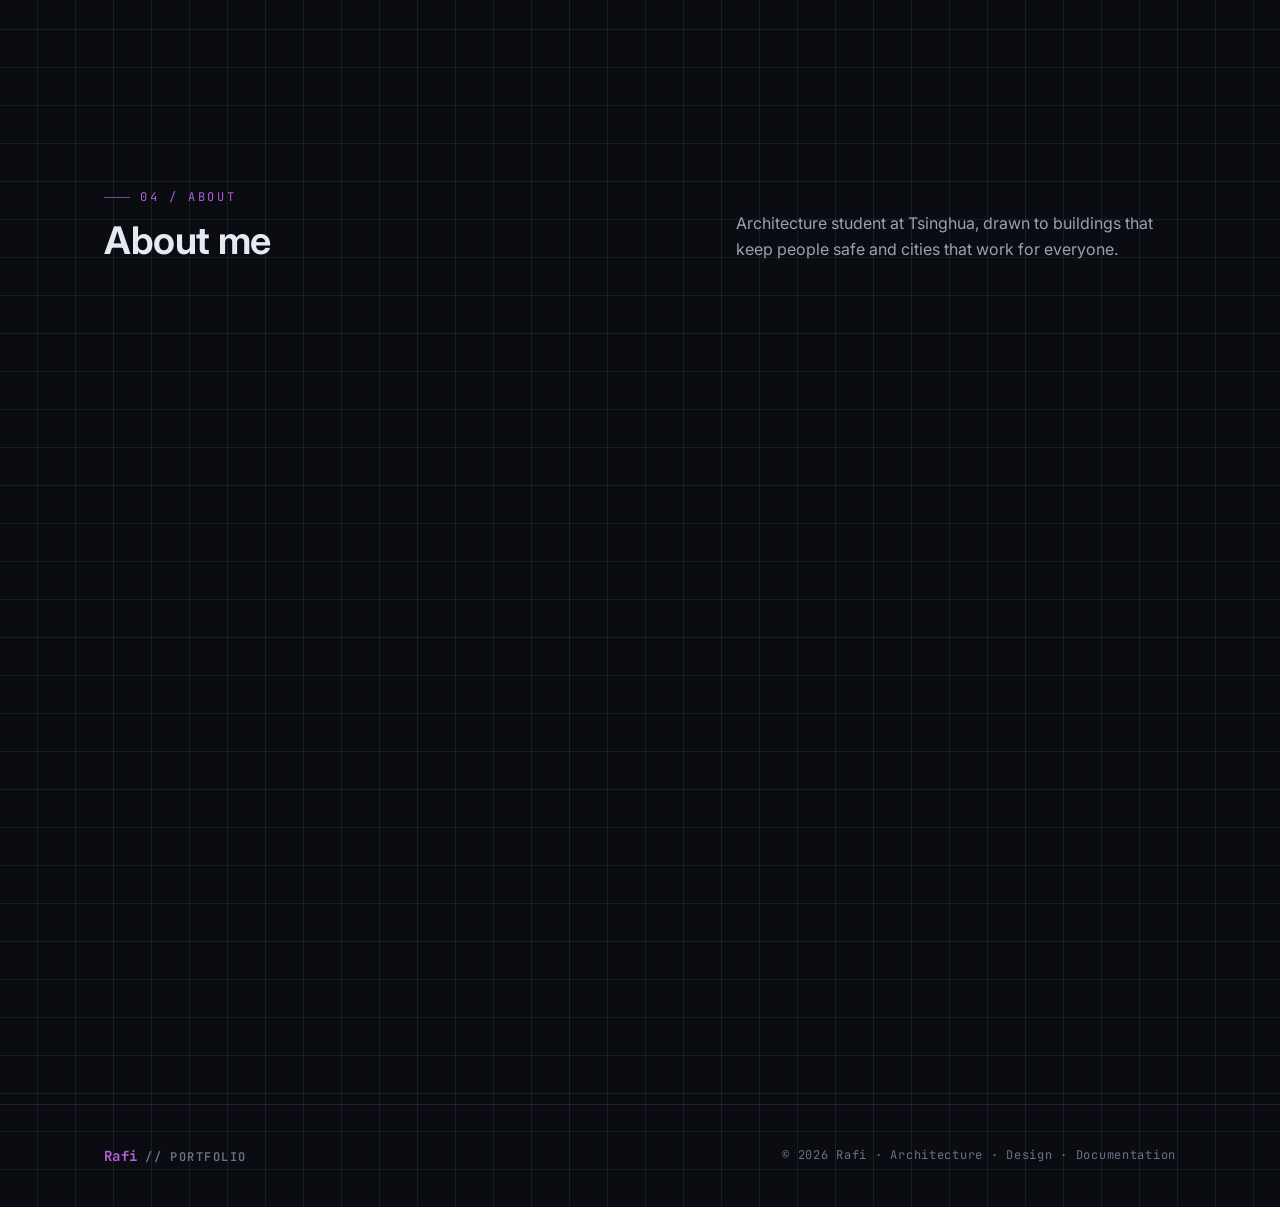
==== commit db2e3290: "put" ====
--- a/index.html
+++ b/index.html
@@ -92,14 +92,11 @@
       <h1>I design, build,<br />and <em>document</em> ideas.</h1>
       <p class="lede">
         A place to keep the work I care about: architecture and design projects,
-        plus the drawings I make on the side. A good place to start is the canteen
-        my team rethought from the ground up.
+        and the drawings I make on the side.
       </p>
       <div class="cta-row">
-        <a class="btn btn-primary" href="projects/design-thinking.html">
-          View Design Thinking <span class="arr">→</span>
-        </a>
-        <a class="btn" href="#architecture">Browse work</a>
+        <a class="btn btn-primary" href="#architecture">See the work <span class="arr">→</span></a>
+        <a class="btn" href="#about">About me</a>
       </div>
     </div>
   </header>
@@ -112,10 +109,24 @@
           <span class="eyebrow">01 / Architecture</span>
           <h2>Architecture &amp; space</h2>
         </div>
-        <p>Spatial work: a canteen my team studied through design thinking, and a pavilion I modelled for VR.</p>
+        <p>Spatial work, from a VR pavilion to on-the-ground studies of how people use a place.</p>
       </div>
 
       <div class="cards">
+        <!-- The Lotus Mirage -->
+        <a class="card-link reveal" href="projects/lotus-mirage.html">
+          <article class="card">
+            <span class="badge">GROUP · VR</span>
+            <div class="thumb"><img src="assets/img/lotus/thumb.jpg" alt="The Lotus Mirage · VR lotus garden" loading="lazy" /></div>
+            <div class="body">
+              <span class="kicker">VR · Spatial<span class="cat">VR</span></span>
+              <h3>The Lotus Mirage</h3>
+              <p>A VR lotus garden built around a huge glass pavilion. It looks grand from outside, then turns out to be empty within. I designed and built that central pavilion.</p>
+              <span class="foot">Open project <span class="arr">→</span></span>
+            </div>
+          </article>
+        </a>
+
         <!-- Design Thinking -->
         <a class="card-link reveal" href="projects/design-thinking.html">
           <article class="card">
@@ -132,20 +143,6 @@
           </article>
         </a>
 
-        <!-- The Lotus Mirage -->
-        <a class="card-link reveal" href="projects/lotus-mirage.html">
-          <article class="card">
-            <span class="badge">GROUP · VR</span>
-            <div class="thumb"><img src="assets/img/lotus/thumb.jpg" alt="The Lotus Mirage · VR lotus garden" loading="lazy" /></div>
-            <div class="body">
-              <span class="kicker">VR · Spatial<span class="cat">VR</span></span>
-              <h3>The Lotus Mirage</h3>
-              <p>A VR lotus garden built around a huge glass pavilion. It looks grand from outside, then turns out to be empty within. I designed and built that central pavilion.</p>
-              <span class="foot">Open project <span class="arr">→</span></span>
-            </div>
-          </article>
-        </a>
-
         <!-- Langyuan Station -->
         <a class="card-link reveal" href="projects/langyuan.html">
           <article class="card">
@@ -225,7 +222,7 @@
             <div class="body">
               <span class="kicker">Editorial · WeChat<span class="cat">Layout</span></span>
               <h3>Uzbekistan Deep Dive</h3>
-              <p>WeChat article design for Zijing College's Uzbekistan deep dive, laid out in Xiumi across four published pieces.</p>
+              <p>Design for Zijing College's Uzbekistan deep dive: four published WeChat articles in Xiumi, with a printed magazine on the way that I'm the main designer for.</p>
               <span class="foot">Open project <span class="arr">→</span></span>
             </div>
           </article>
